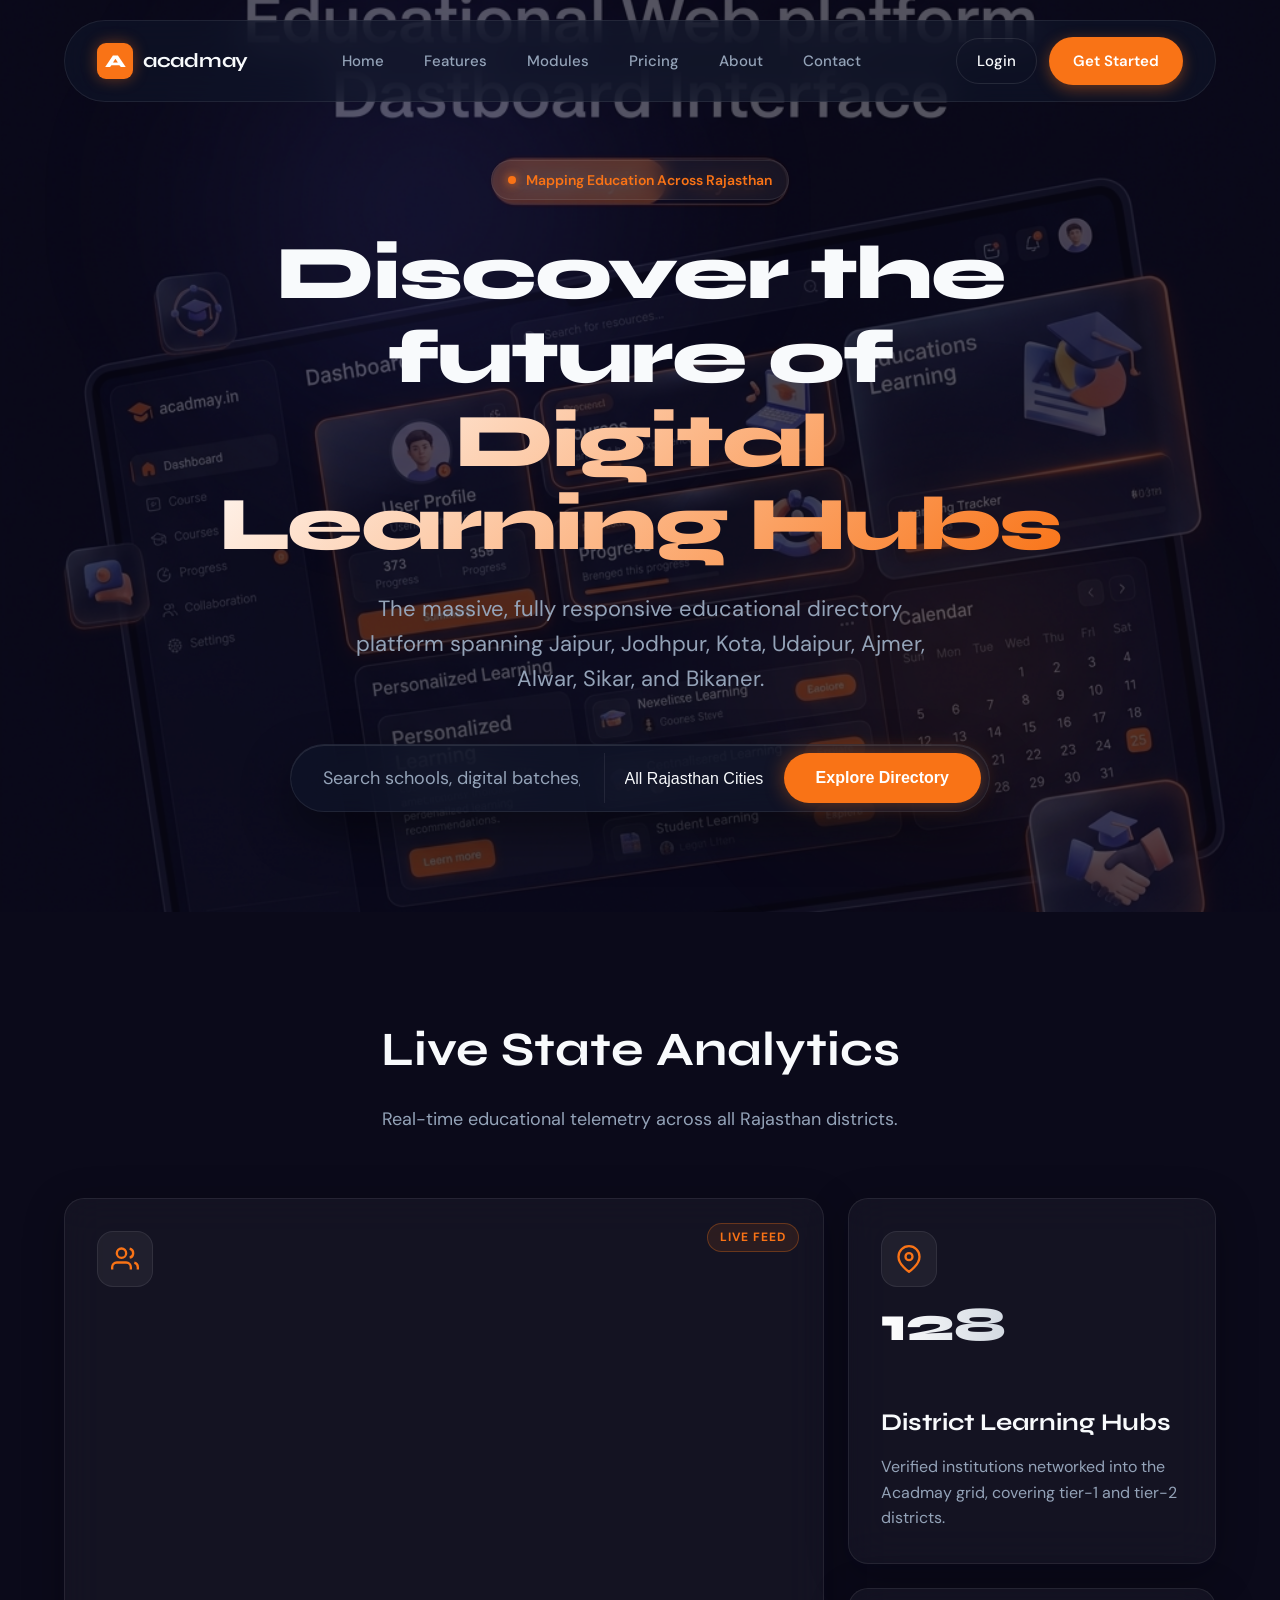
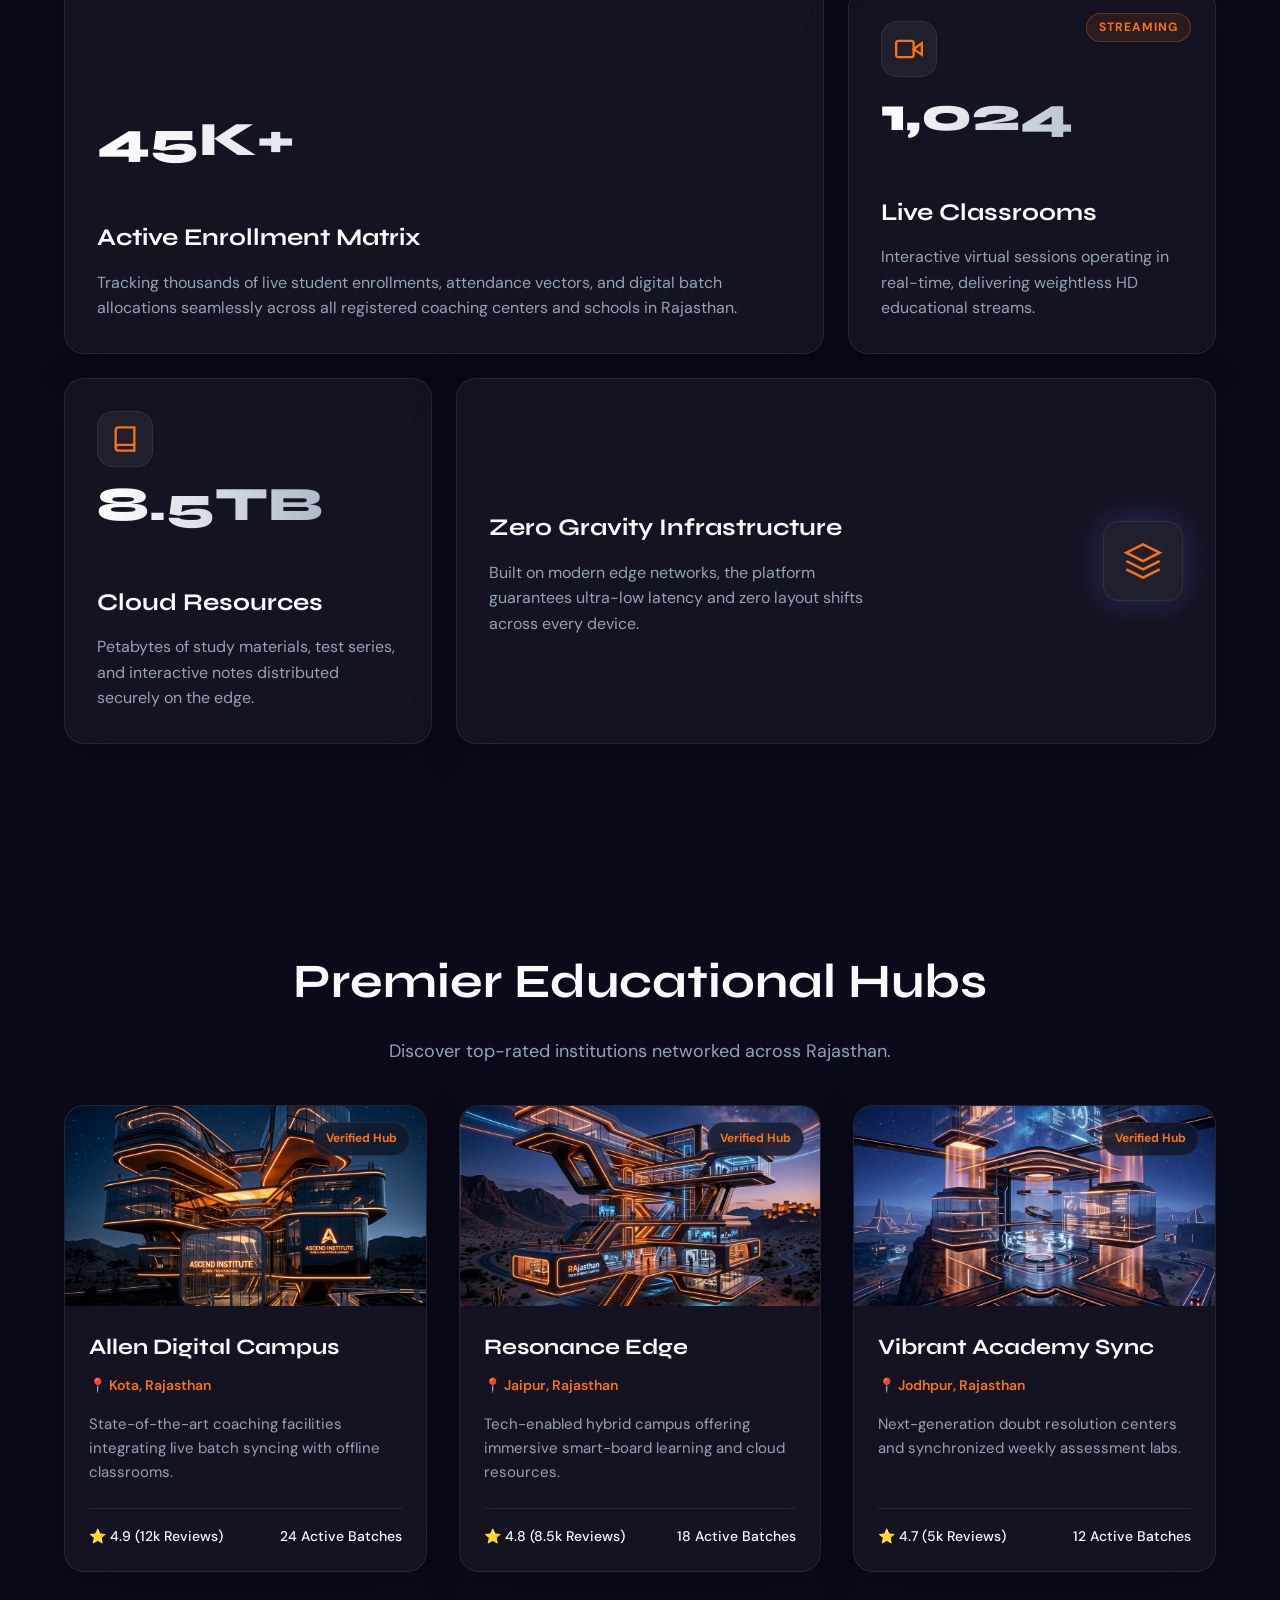
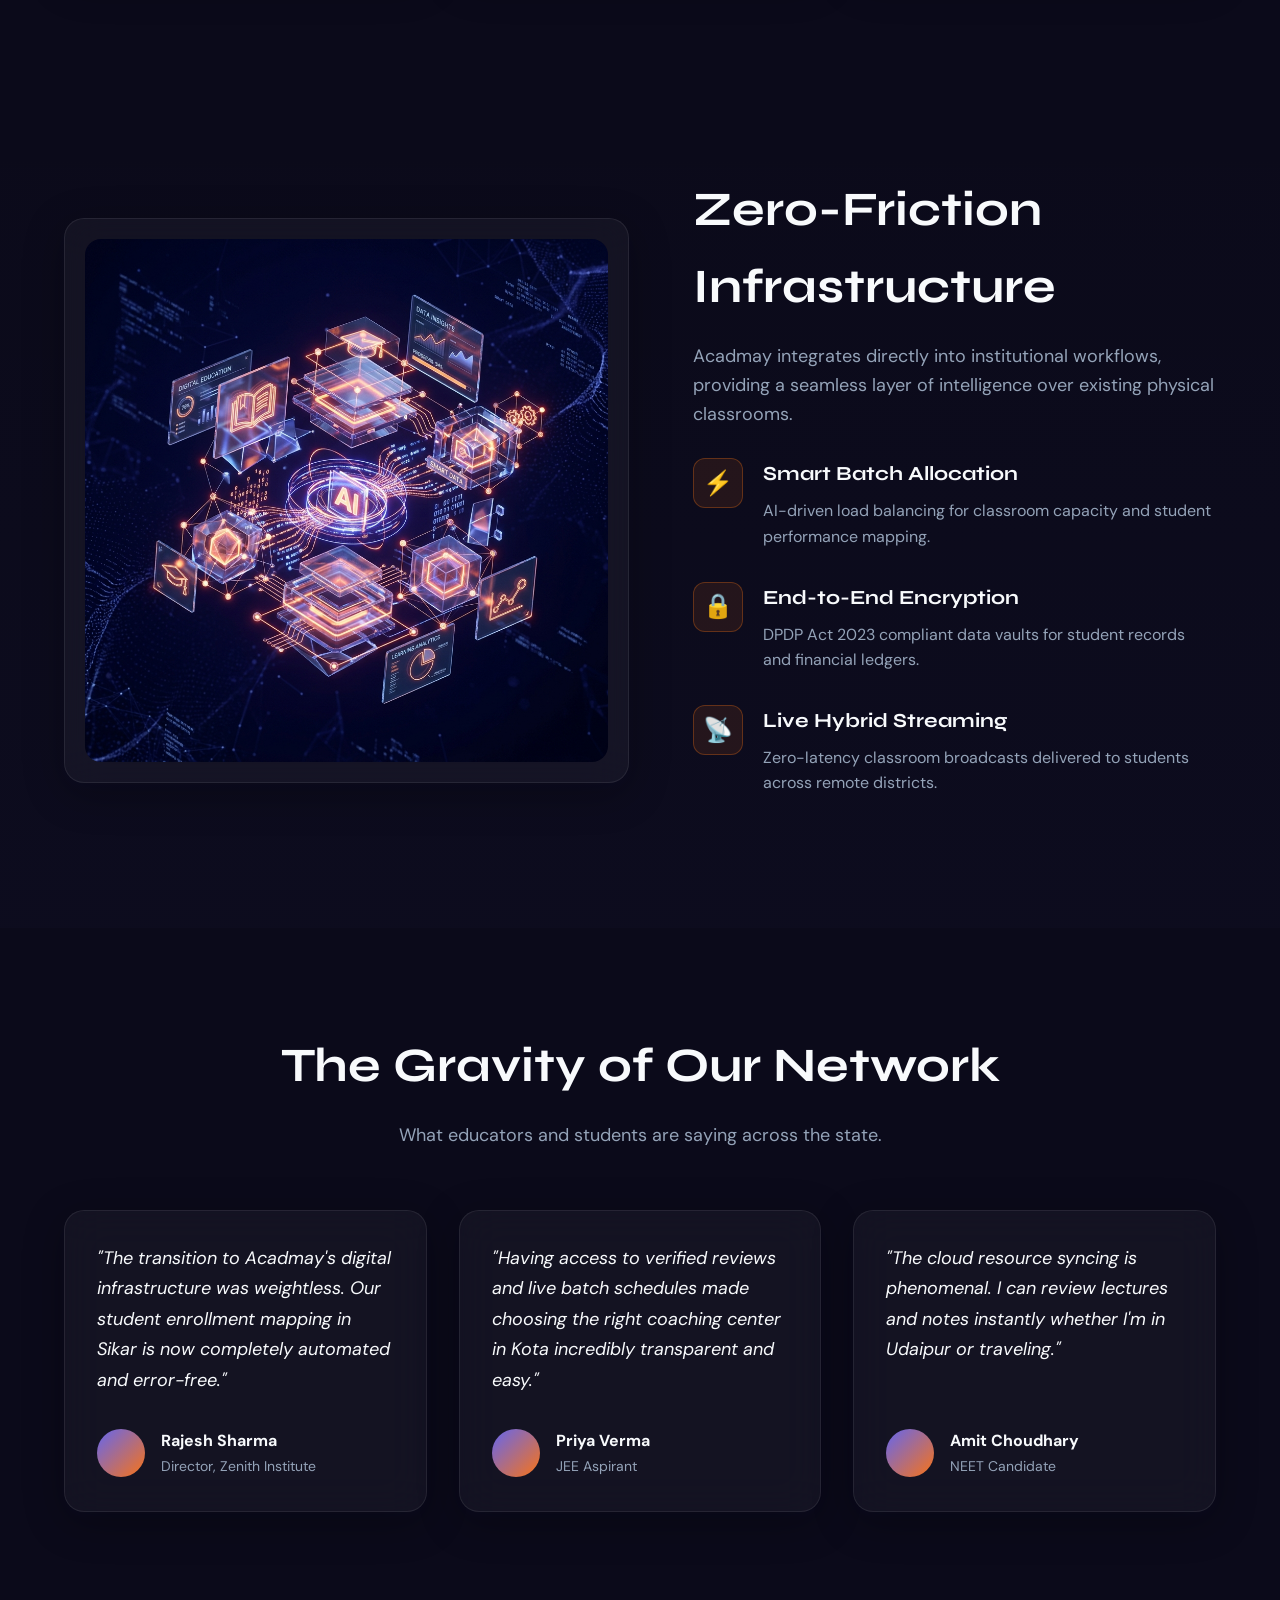
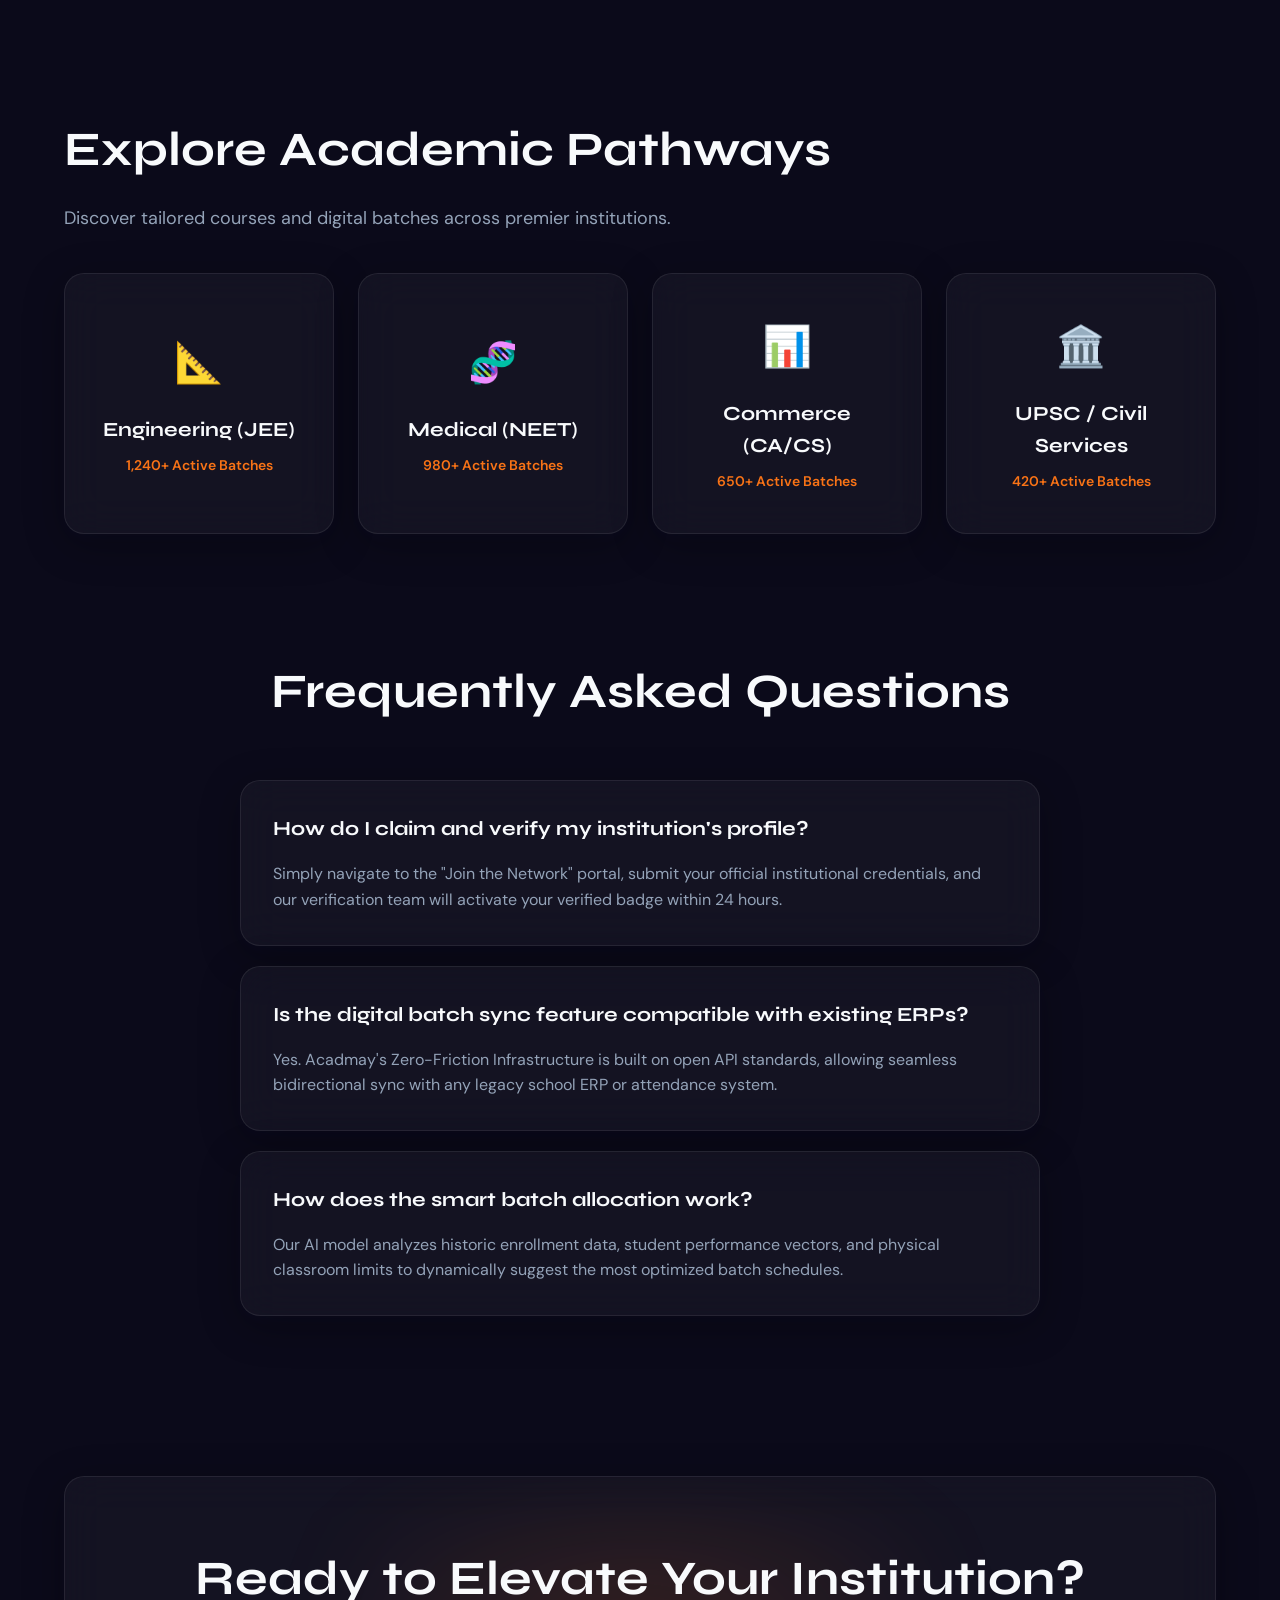
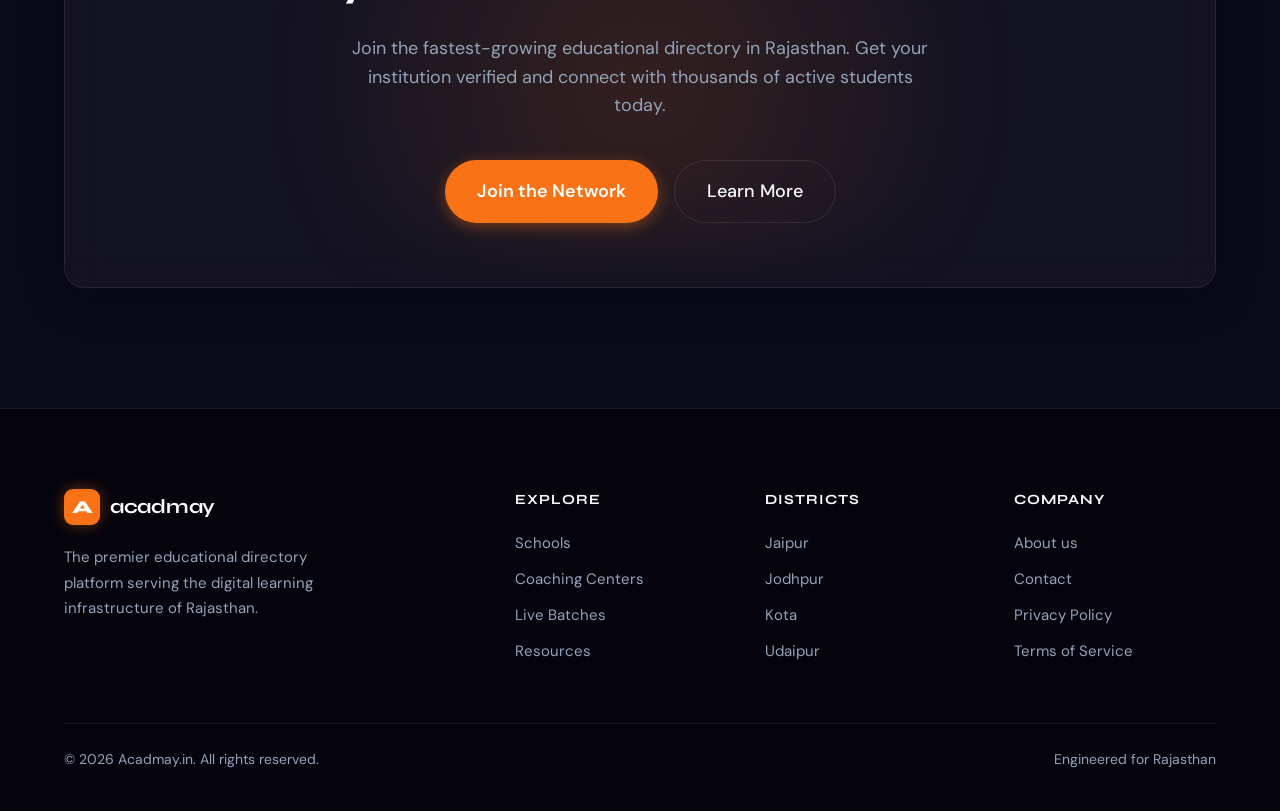
==== index.html @ bab8c7ec "feat: add Learning Pathways and FAQ sections to homepage" ====
<!DOCTYPE html>
<html lang="en">
<head>
<meta charset="UTF-8"/>
<meta name="viewport" content="width=device-width, initial-scale=1.0"/>
<title>Acadmay — Rajasthan's Educational Directory Platform</title>
<link rel="preconnect" href="https://fonts.googleapis.com"/>
<link rel="preconnect" href="https://fonts.gstatic.com" crossorigin/>
<link href="https://fonts.googleapis.com/css2?family=Syne:wght@400;500;600;700;800&family=DM+Sans:ital,opsz,wght@0,9..40,300;0,9..40,400;0,9..40,500;1,9..40,300;1,9..40,400;1,9..40,500&display=swap" rel="stylesheet"/>
<link rel="stylesheet" href="shared.css?v=4"/>
<link rel="stylesheet" href="index.css?v=4"/>
</head>
<body>

<!-- FLOATING NAV -->
<nav class="nav" id="nav">
  <div class="nav-inner">
    <a href="index.html" class="logo">
      <span class="logo-mark">A</span>
      <span class="logo-text">acadmay</span>
    </a>
    <div class="nav-links">
      <a href="features.html">Home</a>
      <a href="modules.html">Features</a>
      <a href="pricing.html">Modules</a>
      <a href="about.html">Pricing</a>
      <a href="contact.html">About</a>
      <a href="contact.html">Contact</a>
    </div>
    <div class="nav-actions">
      <a href="login.html" class="btn-ghost">Login</a>
      <a href="contact.html" class="btn-primary">Get Started</a>
    </div>
    <button class="hamburger" id="hamburger" aria-label="Menu">
      <span></span><span></span><span></span>
    </button>
  </div>
  <div class="mobile-menu" id="mobile-menu">
    <a href="index.html">Home</a>
    <a href="features.html">Features</a>
    <a href="modules.html">Modules</a>
    <a href="pricing.html">Pricing</a>
    <a href="about.html">About</a>
    <a href="contact.html">Contact</a>
    <a href="login.html" class="btn-ghost" style="text-align: center; margin-top: 10px;">Login</a>
    <a href="contact.html" class="btn-primary" style="text-align: center; margin-top: 10px;">Get Started</a>
  </div>
</nav>

<!-- ANTI-GRAVITY HERO -->
<section class="hero">
  <div class="hero-bg"></div>
  <div class="hero-glow-1"></div>
  <div class="hero-glow-2"></div>
  
  <div class="container hero-content">
    <div class="hero-badge">
      <span class="badge-dot"></span>
      Mapping Education Across Rajasthan
    </div>
    <h1 class="hero-title">
      Discover the future of<br/>
      <span class="title-accent">Digital Learning Hubs</span>
    </h1>
    <p class="hero-sub">The massive, fully responsive educational directory platform spanning Jaipur, Jodhpur, Kota, Udaipur, Ajmer, Alwar, Sikar, and Bikaner.</p>
    
    <!-- INTERACTIVE SEARCH HUB -->
    <div class="search-hub">
      <input type="text" class="search-input" placeholder="Search schools, digital batches, or resources..."/>
      <select aria-label="Select City">
        <option value="">All Rajasthan Cities</option>
        <option value="jaipur">Jaipur</option>
        <option value="jodhpur">Jodhpur</option>
        <option value="kota">Kota</option>
        <option value="udaipur">Udaipur</option>
        <option value="ajmer">Ajmer</option>
        <option value="alwar">Alwar</option>
        <option value="sikar">Sikar</option>
        <option value="bikaner">Bikaner</option>
      </select>
      <button class="search-btn">Explore Directory</button>
    </div>
  </div>
</section>

<!-- MULTI-CITY BENTO DIRECTORY -->
<section class="directory-section">
  <div class="container">
    <div class="section-header">
      <h2 class="section-title">Live State Analytics</h2>
      <p style="color: var(--text-muted); font-size: 18px;">Real-time educational telemetry across all Rajasthan districts.</p>
    </div>
    
    <div class="bento-grid">
      
      <!-- BENTO 1: Active Enrollment Matrix -->
      <div class="bento-card bento-1 antigravity-layer">
        <div class="live-badge">Live Feed</div>
        <div class="bento-icon">
          <svg width="28" height="28" fill="none" stroke="currentColor" stroke-width="2" viewBox="0 0 24 24"><path d="M17 21v-2a4 4 0 0 0-4-4H5a4 4 0 0 0-4 4v2"></path><circle cx="9" cy="7" r="4"></circle><path d="M23 21v-2a4 4 0 0 0-3-3.87"></path><path d="M16 3.13a4 4 0 0 1 0 7.75"></path></svg>
        </div>
        <div class="bento-stat">45K+</div>
        <h3>Active Enrollment Matrix</h3>
        <p>Tracking thousands of live student enrollments, attendance vectors, and digital batch allocations seamlessly across all registered coaching centers and schools in Rajasthan.</p>
      </div>
      
      <!-- BENTO 2: District Learning Hubs -->
      <div class="bento-card bento-2 antigravity-layer">
        <div class="bento-icon">
          <svg width="28" height="28" fill="none" stroke="currentColor" stroke-width="2" viewBox="0 0 24 24"><path d="M21 10c0 7-9 13-9 13s-9-6-9-13a9 9 0 0 1 18 0z"></path><circle cx="12" cy="10" r="3"></circle></svg>
        </div>
        <div class="bento-stat">128</div>
        <h3>District Learning Hubs</h3>
        <p>Verified institutions networked into the Acadmay grid, covering tier-1 and tier-2 districts.</p>
      </div>

      <!-- BENTO 3: Live Classrooms -->
      <div class="bento-card bento-3 antigravity-layer">
        <div class="live-badge">Streaming</div>
        <div class="bento-icon">
          <svg width="28" height="28" fill="none" stroke="currentColor" stroke-width="2" viewBox="0 0 24 24"><polygon points="23 7 16 12 23 17 23 7"></polygon><rect x="1" y="5" width="15" height="14" rx="2" ry="2"></rect></svg>
        </div>
        <div class="bento-stat">1,024</div>
        <h3>Live Classrooms</h3>
        <p>Interactive virtual sessions operating in real-time, delivering weightless HD educational streams.</p>
      </div>
      
      <!-- BENTO 4: Digital Resources -->
      <div class="bento-card bento-4 antigravity-layer">
        <div class="bento-icon">
          <svg width="28" height="28" fill="none" stroke="currentColor" stroke-width="2" viewBox="0 0 24 24"><path d="M4 19.5A2.5 2.5 0 0 1 6.5 17H20"></path><path d="M6.5 2H20v20H6.5A2.5 2.5 0 0 1 4 19.5v-15A2.5 2.5 0 0 1 6.5 2z"></path></svg>
        </div>
        <div class="bento-stat">8.5TB</div>
        <h3>Cloud Resources</h3>
        <p>Petabytes of study materials, test series, and interactive notes distributed securely on the edge.</p>
      </div>

      <!-- BENTO 5: Infrastructure Scale -->
      <div class="bento-card bento-5 antigravity-layer" style="display: flex; flex-direction: row; align-items: center; justify-content: space-between; flex-wrap: wrap;">
        <div>
          <h3>Zero Gravity Infrastructure</h3>
          <p style="max-width: 400px;">Built on modern edge networks, the platform guarantees ultra-low latency and zero layout shifts across every device.</p>
        </div>
        <div class="bento-icon" style="width: 80px; height: 80px; margin: 0; box-shadow: 0 0 30px rgba(99,102,241,0.3);">
          <svg width="40" height="40" fill="none" stroke="currentColor" stroke-width="1.5" viewBox="0 0 24 24"><path d="M12 2L2 7l10 5 10-5-10-5zM2 17l10 5 10-5M2 12l10 5 10-5"></path></svg>
        </div>
      </div>
      
    </div>
  </div>
</section>

<!-- SECTION 1: FEATURED INSTITUTIONS -->
<section class="featured-institutions">
  <div class="container">
    <div class="section-header" style="margin-bottom: 40px;">
      <h2 class="section-title">Premier Educational Hubs</h2>
      <p style="color: var(--text-muted); font-size: 18px;">Discover top-rated institutions networked across Rajasthan.</p>
    </div>
    
    <div class="institutions-grid">
      <!-- Card 1 -->
      <div class="institution-card antigravity-layer">
        <div class="inst-image" style="background-image: url('acadmay_institution_1.png');">
          <div class="inst-badge">Verified Hub</div>
        </div>
        <div class="inst-content">
          <h3>Allen Digital Campus</h3>
          <p class="inst-location">📍 Kota, Rajasthan</p>
          <p class="inst-desc">State-of-the-art coaching facilities integrating live batch syncing with offline classrooms.</p>
          <div class="inst-meta">
            <span>⭐ 4.9 (12k Reviews)</span>
            <span>24 Active Batches</span>
          </div>
        </div>
      </div>
      <!-- Card 2 -->
      <div class="institution-card antigravity-layer">
        <div class="inst-image" style="background-image: url('acadmay_institution_2.png');">
          <div class="inst-badge">Verified Hub</div>
        </div>
        <div class="inst-content">
          <h3>Resonance Edge</h3>
          <p class="inst-location">📍 Jaipur, Rajasthan</p>
          <p class="inst-desc">Tech-enabled hybrid campus offering immersive smart-board learning and cloud resources.</p>
          <div class="inst-meta">
            <span>⭐ 4.8 (8.5k Reviews)</span>
            <span>18 Active Batches</span>
          </div>
        </div>
      </div>
      <!-- Card 3 -->
      <div class="institution-card antigravity-layer">
        <div class="inst-image" style="background-image: url('acadmay_institution_3.png');">
          <div class="inst-badge">Verified Hub</div>
        </div>
        <div class="inst-content">
          <h3>Vibrant Academy Sync</h3>
          <p class="inst-location">📍 Jodhpur, Rajasthan</p>
          <p class="inst-desc">Next-generation doubt resolution centers and synchronized weekly assessment labs.</p>
          <div class="inst-meta">
            <span>⭐ 4.7 (5k Reviews)</span>
            <span>12 Active Batches</span>
          </div>
        </div>
      </div>
    </div>
  </div>
</section>

<!-- SECTION 2: PLATFORM FEATURES -->
<section class="platform-features">
  <div class="container">
    <div class="features-wrapper">
      <div class="features-image antigravity-layer">
        <img src="acadmay_feature_graphic.png" alt="Abstract Tech Features" />
      </div>
      <div class="features-content">
        <h2 class="section-title">Zero-Friction Infrastructure</h2>
        <p style="color: var(--text-muted); font-size: 18px; margin-bottom: 30px;">Acadmay integrates directly into institutional workflows, providing a seamless layer of intelligence over existing physical classrooms.</p>
        
        <div class="feature-item">
          <div class="fi-icon">⚡</div>
          <div class="fi-text">
            <h4>Smart Batch Allocation</h4>
            <p>AI-driven load balancing for classroom capacity and student performance mapping.</p>
          </div>
        </div>
        <div class="feature-item">
          <div class="fi-icon">🔒</div>
          <div class="fi-text">
            <h4>End-to-End Encryption</h4>
            <p>DPDP Act 2023 compliant data vaults for student records and financial ledgers.</p>
          </div>
        </div>
        <div class="feature-item">
          <div class="fi-icon">📡</div>
          <div class="fi-text">
            <h4>Live Hybrid Streaming</h4>
            <p>Zero-latency classroom broadcasts delivered to students across remote districts.</p>
          </div>
        </div>
      </div>
    </div>
  </div>
</section>

<!-- SECTION 3: NETWORK TESTIMONIALS -->
<section class="network-testimonials">
  <div class="container">
    <div class="section-header" style="text-align: center; margin-bottom: 60px;">
      <h2 class="section-title">The Gravity of Our Network</h2>
      <p style="color: var(--text-muted); font-size: 18px;">What educators and students are saying across the state.</p>
    </div>
    
    <div class="testimonials-grid">
      <div class="testimonial-card antigravity-layer">
        <p class="t-quote">"The transition to Acadmay's digital infrastructure was weightless. Our student enrollment mapping in Sikar is now completely automated and error-free."</p>
        <div class="t-author">
          <div class="t-avatar"></div>
          <div>
            <h4>Rajesh Sharma</h4>
            <span>Director, Zenith Institute</span>
          </div>
        </div>
      </div>
      <div class="testimonial-card antigravity-layer">
        <p class="t-quote">"Having access to verified reviews and live batch schedules made choosing the right coaching center in Kota incredibly transparent and easy."</p>
        <div class="t-author">
          <div class="t-avatar"></div>
          <div>
            <h4>Priya Verma</h4>
            <span>JEE Aspirant</span>
          </div>
        </div>
      </div>
      <div class="testimonial-card antigravity-layer">
        <p class="t-quote">"The cloud resource syncing is phenomenal. I can review lectures and notes instantly whether I'm in Udaipur or traveling."</p>
        <div class="t-author">
          <div class="t-avatar"></div>
          <div>
            <h4>Amit Choudhary</h4>
            <span>NEET Candidate</span>
          </div>
        </div>
      </div>
    </div>
  </div>
</section>

<!-- SECTION 5: TOP LEARNING PATHWAYS -->
<section class="learning-pathways">
  <div class="container">
    <div class="section-header" style="margin-bottom: 40px; text-align: left;">
      <h2 class="section-title">Explore Academic Pathways</h2>
      <p style="color: var(--text-muted); font-size: 18px;">Discover tailored courses and digital batches across premier institutions.</p>
    </div>
    
    <div class="pathways-grid">
      <a href="#" class="pathway-card antigravity-layer">
        <div class="p-icon">📐</div>
        <h3>Engineering (JEE)</h3>
        <p>1,240+ Active Batches</p>
      </a>
      <a href="#" class="pathway-card antigravity-layer">
        <div class="p-icon">🧬</div>
        <h3>Medical (NEET)</h3>
        <p>980+ Active Batches</p>
      </a>
      <a href="#" class="pathway-card antigravity-layer">
        <div class="p-icon">📊</div>
        <h3>Commerce (CA/CS)</h3>
        <p>650+ Active Batches</p>
      </a>
      <a href="#" class="pathway-card antigravity-layer">
        <div class="p-icon">🏛️</div>
        <h3>UPSC / Civil Services</h3>
        <p>420+ Active Batches</p>
      </a>
    </div>
  </div>
</section>

<!-- SECTION 6: FAQ -->
<section class="platform-faq">
  <div class="container">
    <div class="section-header" style="margin-bottom: 50px; text-align: center;">
      <h2 class="section-title">Frequently Asked Questions</h2>
    </div>
    
    <div class="faq-list">
      <div class="faq-item antigravity-layer">
        <h4>How do I claim and verify my institution's profile?</h4>
        <p>Simply navigate to the "Join the Network" portal, submit your official institutional credentials, and our verification team will activate your verified badge within 24 hours.</p>
      </div>
      <div class="faq-item antigravity-layer">
        <h4>Is the digital batch sync feature compatible with existing ERPs?</h4>
        <p>Yes. Acadmay's Zero-Friction Infrastructure is built on open API standards, allowing seamless bidirectional sync with any legacy school ERP or attendance system.</p>
      </div>
      <div class="faq-item antigravity-layer">
        <h4>How does the smart batch allocation work?</h4>
        <p>Our AI model analyzes historic enrollment data, student performance vectors, and physical classroom limits to dynamically suggest the most optimized batch schedules.</p>
      </div>
    </div>
  </div>
</section>

<!-- SECTION 4: CALL TO ACTION -->
<section class="join-network">
  <div class="container">
    <div class="cta-box antigravity-layer">
      <div class="cta-glow"></div>
      <h2 class="section-title">Ready to Elevate Your Institution?</h2>
      <p>Join the fastest-growing educational directory in Rajasthan. Get your institution verified and connect with thousands of active students today.</p>
      <div class="cta-actions">
        <a href="contact.html" class="btn-primary" style="padding: 16px 32px; font-size: 18px;">Join the Network</a>
        <a href="about.html" class="btn-ghost" style="padding: 16px 32px; font-size: 18px;">Learn More</a>
      </div>
    </div>
  </div>
</section>

<!-- FOOTER -->
<footer class="footer">
  <div class="container">
    <div class="footer-grid">
      <div class="footer-brand">
        <a href="index.html" class="logo">
          <span class="logo-mark">A</span>
          <span class="logo-text">acadmay</span>
        </a>
        <p>The premier educational directory platform serving the digital learning infrastructure of Rajasthan.</p>
      </div>
      <div class="footer-col">
        <h4>Explore</h4>
        <a href="#">Schools</a>
        <a href="#">Coaching Centers</a>
        <a href="#">Live Batches</a>
        <a href="#">Resources</a>
      </div>
      <div class="footer-col">
        <h4>Districts</h4>
        <a href="#">Jaipur</a>
        <a href="#">Jodhpur</a>
        <a href="#">Kota</a>
        <a href="#">Udaipur</a>
      </div>
      <div class="footer-col">
        <h4>Company</h4>
        <a href="about.html">About us</a>
        <a href="contact.html">Contact</a>
        <a href="privacy.html">Privacy Policy</a>
        <a href="terms.html">Terms of Service</a>
      </div>
    </div>
    <div class="footer-bottom">
      <span>© 2026 Acadmay.in. All rights reserved.</span>
      <span>Engineered for Rajasthan</span>
    </div>
  </div>
</footer>

<script>
  // Mobile menu toggle logic
  const hamburger = document.getElementById('hamburger');
  const mobileMenu = document.getElementById('mobile-menu');
  if(hamburger && mobileMenu) {
    hamburger.addEventListener('click', () => {
      mobileMenu.classList.toggle('open');
    });
  }

  // Navbar scroll effect
  const nav = document.getElementById('nav');
  window.addEventListener('scroll', () => {
    if(window.scrollY > 50) {
      nav.style.background = 'rgba(11, 10, 26, 0.9)';
      nav.style.boxShadow = '0 10px 30px rgba(0,0,0,0.5)';
      nav.style.border = '1px solid rgba(255,255,255,0.15)';
    } else {
      nav.style.background = 'rgba(15, 23, 42, 0.6)';
      nav.style.boxShadow = 'none';
      nav.style.border = '1px solid rgba(255,255,255,0.08)';
    }
  });
</script>
</body>
</html>
---- shared.css ----
/* ─── SHARED STYLES ─────────────────────────────────────────── */
*, *::before, *::after { box-sizing: border-box; margin: 0; padding: 0; }

:root {
  /* Ultra-modern "Anti-Gravity" Theme */
  --bg-deep: #0B0A1A; /* Celestial midnight indigo */
  --bg-slate: #0F172A; /* Dark slate */
  --accent-orange: #F97316; /* Rajasthan Sunrise Orange */
  --accent-glow: rgba(249, 115, 22, 0.4);
  --indigo-glow: #6366F1; /* Electric indigo */
  --text-main: #F8FAFC;
  --text-muted: #94A3B8;
  --border-glass: rgba(255, 255, 255, 0.08);
  
  --font-display: 'Syne', sans-serif;
  --font-body: 'DM Sans', sans-serif;
  
  --nav-h: 80px;
}

html { scroll-behavior: smooth; }

body {
  font-family: var(--font-body);
  color: var(--text-main);
  background: var(--bg-deep);
  line-height: 1.6;
  font-size: 16px;
  -webkit-font-smoothing: antialiased;
  overflow-x: hidden;
}

.container {
  max-width: 1200px;
  margin: 0 auto;
  padding: 0 24px;
}

/* Universal Anti-Gravity Animations */
.antigravity-layer {
  background: rgba(255, 255, 255, 0.04);
  backdrop-filter: blur(20px);
  -webkit-backdrop-filter: blur(20px);
  border: 1px solid var(--border-glass);
  border-radius: 20px;
  box-shadow: 0 10px 40px rgba(0, 0, 0, 0.3), 
              0 4px 12px rgba(99, 102, 241, 0.03);
  transition: transform 0.5s cubic-bezier(0.16, 1, 0.3, 1), 
              box-shadow 0.5s cubic-bezier(0.16, 1, 0.3, 1), 
              border-color 0.3s ease;
}

.antigravity-layer:hover {
  transform: translateY(-12px) scale(1.015);
  border-color: var(--accent-glow);
  box-shadow: 0 25px 50px rgba(0, 0, 0, 0.45), 
              0 20px 40px rgba(249, 115, 22, 0.15);
}

/* ─── NAVIGATION ──────────────────────────────────────────────── */
.nav {
  position: fixed;
  top: 20px; left: 50%;
  transform: translateX(-50%);
  width: 90%;
  max-width: 1200px;
  z-index: 1000;
  border-radius: 100px;
  background: rgba(15, 23, 42, 0.6);
  backdrop-filter: blur(20px);
  border: 1px solid var(--border-glass);
  transition: all 0.3s ease;
}

.nav-inner {
  padding: 0 32px;
  height: var(--nav-h);
  display: flex;
  align-items: center;
  gap: 32px;
  justify-content: space-between;
}

.logo {
  display: flex;
  align-items: center;
  gap: 10px;
  text-decoration: none;
}
.logo-mark {
  width: 36px; height: 36px;
  background: var(--accent-orange);
  color: #fff;
  border-radius: 9px;
  display: flex;
  align-items: center;
  justify-content: center;
  font-family: var(--font-display);
  font-weight: 800;
  font-size: 18px;
  box-shadow: 0 0 15px var(--accent-glow);
}
.logo-text {
  font-family: var(--font-display);
  font-weight: 700;
  font-size: 20px;
  color: var(--text-main);
  letter-spacing: -0.3px;
}

.nav-links {
  display: flex;
  align-items: center;
  gap: 8px;
}
.nav-links a {
  text-decoration: none;
  color: var(--text-muted);
  font-size: 15px;
  font-weight: 500;
  padding: 8px 16px;
  border-radius: 100px;
  transition: all 0.3s;
}
.nav-links a:hover { 
  color: var(--text-main); 
  background: rgba(255,255,255,0.05); 
}

.nav-actions {
  display: flex;
  align-items: center;
  gap: 12px;
}

.btn-primary {
  display: inline-flex;
  align-items: center;
  gap: 8px;
  background: var(--accent-orange);
  color: #fff;
  padding: 12px 24px;
  border-radius: 100px;
  font-family: var(--font-body);
  font-size: 15px;
  font-weight: 600;
  text-decoration: none;
  border: none;
  cursor: pointer;
  box-shadow: 0 4px 15px var(--accent-glow);
  transition: all 0.3s cubic-bezier(0.16, 1, 0.3, 1);
}
.btn-primary:hover { 
  transform: translateY(-2px); 
  box-shadow: 0 8px 25px rgba(249, 115, 22, 0.6); 
}

.btn-ghost {
  display: inline-flex;
  align-items: center;
  background: none;
  color: var(--text-main);
  padding: 10px 20px;
  border-radius: 100px;
  font-size: 15px;
  font-weight: 500;
  text-decoration: none;
  border: 1px solid rgba(255,255,255,0.1);
  transition: all 0.3s;
}
.btn-ghost:hover { 
  background: rgba(255,255,255,0.1); 
  border-color: rgba(255,255,255,0.2); 
}

.hamburger {
  display: none;
  flex-direction: column;
  gap: 5px;
  background: none;
  border: none;
  cursor: pointer;
  padding: 4px;
}
.hamburger span {
  display: block;
  width: 22px; height: 2px;
  background: var(--text-main);
  border-radius: 2px;
  transition: all 0.3s;
}

.mobile-menu {
  display: none;
  flex-direction: column;
  padding: 20px;
  background: rgba(15, 23, 42, 0.95);
  backdrop-filter: blur(20px);
  border-radius: 20px;
  border: 1px solid var(--border-glass);
  margin-top: 10px;
  gap: 8px;
}
.mobile-menu.open { display: flex; }
.mobile-menu a {
  text-decoration: none;
  color: var(--text-main);
  font-size: 16px;
  padding: 12px;
  border-radius: 8px;
}
.mobile-menu a:hover { background: rgba(255,255,255,0.05); }

/* FOOTER */
.footer {
  background: #05040d;
  color: var(--text-muted);
  padding: 80px 0 40px;
  border-top: 1px solid var(--border-glass);
}
.footer-grid {
  display: grid;
  grid-template-columns: 2fr 1fr 1fr 1fr;
  gap: 48px;
  margin-bottom: 48px;
}
.footer-brand p {
  font-size: 15px;
  margin-top: 20px;
  line-height: 1.7;
  max-width: 300px;
}
.footer-col h4 {
  color: var(--text-main);
  font-family: var(--font-display);
  font-size: 14px;
  font-weight: 700;
  text-transform: uppercase;
  letter-spacing: 1px;
  margin-bottom: 20px;
}
.footer-col a {
  display: block;
  text-decoration: none;
  color: var(--text-muted);
  font-size: 15px;
  margin-bottom: 12px;
  transition: color 0.2s;
}
.footer-col a:hover { color: var(--accent-orange); }

.footer-bottom {
  display: flex;
  justify-content: space-between;
  border-top: 1px solid var(--border-glass);
  padding-top: 24px;
  font-size: 14px;
}

/* RESPONSIVE */
@media (max-width: 900px) {
  .nav-links, .nav-actions { display: none; }
  .hamburger { display: flex; }
  .footer-grid { grid-template-columns: 1fr 1fr; gap: 40px; }
  .footer-brand { grid-column: 1 / -1; }
}
@media (max-width: 600px) {
  .footer-grid { grid-template-columns: 1fr; }
  .footer-bottom { flex-direction: column; gap: 16px; text-align: center; }
}
---- index.css ----
/* ─── INDEX SPECIFIC STYLES: Anti-Gravity ────────────────────── */

/* HERO SECTION */
.hero {
  position: relative;
  min-height: 100vh;
  padding: 160px 0 100px;
  display: flex;
  align-items: center;
  justify-content: center;
  overflow: hidden;
}

.hero-bg {
  position: absolute;
  top: 0; left: 0; width: 100%; height: 100%;
  z-index: -1;
  background-image: url('acadmay_hero_bg_1779120812186.png');
  background-size: cover;
  background-position: center;
  background-repeat: no-repeat;
  opacity: 0.3; /* Blend with deep background */
}

.hero-glow-1 {
  position: absolute;
  top: -10%; left: 10%;
  width: 600px; height: 600px;
  background: radial-gradient(circle, rgba(99,102,241,0.15) 0%, rgba(99,102,241,0) 70%);
  border-radius: 50%;
  filter: blur(80px);
  z-index: -1;
}

.hero-glow-2 {
  position: absolute;
  bottom: 0%; right: 5%;
  width: 500px; height: 500px;
  background: radial-gradient(circle, rgba(249,115,22,0.1) 0%, rgba(249,115,22,0) 70%);
  border-radius: 50%;
  filter: blur(80px);
  z-index: -1;
}

.hero-content {
  text-align: center;
  max-width: 900px;
  margin: 0 auto;
  position: relative;
  z-index: 2;
}

.hero-badge {
  display: inline-flex;
  align-items: center;
  gap: 10px;
  padding: 8px 16px;
  background: rgba(255, 255, 255, 0.05);
  border: 1px solid var(--border-glass);
  border-radius: 100px;
  color: var(--accent-orange);
  font-weight: 600;
  font-size: 14px;
  margin-bottom: 32px;
  backdrop-filter: blur(10px);
}

.badge-dot {
  width: 8px; height: 8px;
  background: var(--accent-orange);
  border-radius: 50%;
  box-shadow: 0 0 10px var(--accent-orange);
  animation: pulse 2s infinite;
}

@keyframes pulse {
  0% { box-shadow: 0 0 0 0 rgba(249, 115, 22, 0.4); }
  70% { box-shadow: 0 0 0 10px rgba(249, 115, 22, 0); }
  100% { box-shadow: 0 0 0 0 rgba(249, 115, 22, 0); }
}

.hero-title {
  font-family: var(--font-display);
  font-size: clamp(48px, 6vw, 76px);
  font-weight: 800;
  line-height: 1.1;
  letter-spacing: -2px;
  color: var(--text-main);
  margin-bottom: 24px;
}

.title-accent {
  background: linear-gradient(135deg, #fff 0%, var(--accent-orange) 100%);
  -webkit-background-clip: text;
  -webkit-text-fill-color: transparent;
  display: inline-block;
}

.hero-sub {
  font-size: clamp(18px, 2vw, 22px);
  color: var(--text-muted);
  max-width: 600px;
  margin: 0 auto 48px;
  line-height: 1.6;
}

/* ANTI-GRAVITY SEARCH HUB */
.search-hub {
  display: flex;
  background: rgba(15, 23, 42, 0.6);
  backdrop-filter: blur(24px);
  -webkit-backdrop-filter: blur(24px);
  border: 1px solid var(--border-glass);
  border-radius: 100px;
  padding: 8px;
  box-shadow: 0 20px 50px rgba(0,0,0,0.4), inset 0 1px 0 rgba(255,255,255,0.1);
  max-width: 700px;
  margin: 0 auto;
  transition: transform 0.4s cubic-bezier(0.16, 1, 0.3, 1), box-shadow 0.4s ease;
}

.search-hub:hover {
  transform: translateY(-5px);
  box-shadow: 0 30px 60px rgba(0,0,0,0.5), 0 0 30px rgba(99,102,241,0.2), inset 0 1px 0 rgba(255,255,255,0.2);
}

.search-input {
  flex: 1;
  background: transparent;
  border: none;
  padding: 0 24px;
  font-size: 18px;
  color: var(--text-main);
  outline: none;
  font-family: var(--font-body);
}

.search-input::placeholder {
  color: var(--text-muted);
}

.search-hub select {
  background: transparent;
  border: none;
  border-left: 1px solid var(--border-glass);
  padding: 0 20px;
  color: var(--text-main);
  font-size: 16px;
  outline: none;
  cursor: pointer;
  -webkit-appearance: none;
  appearance: none;
}

.search-hub select option {
  background: var(--bg-slate);
  color: var(--text-main);
}

.search-btn {
  background: var(--accent-orange);
  color: #fff;
  border: none;
  padding: 16px 32px;
  border-radius: 100px;
  font-size: 16px;
  font-weight: 600;
  cursor: pointer;
  box-shadow: 0 0 20px var(--accent-glow);
  transition: all 0.3s;
}

.search-btn:hover {
  background: #ff8533;
  box-shadow: 0 0 30px rgba(249,115,22,0.6);
}

/* BENTO DIRECTORY GRID */
.directory-section {
  padding: 100px 0;
  position: relative;
}

.section-header {
  text-align: center;
  margin-bottom: 64px;
}

.section-title {
  font-family: var(--font-display);
  font-size: clamp(32px, 4vw, 48px);
  font-weight: 700;
  color: var(--text-main);
  margin-bottom: 16px;
}

.bento-grid {
  display: grid;
  grid-template-columns: repeat(12, 1fr);
  grid-auto-rows: minmax(280px, auto);
  gap: 24px;
}

.bento-card {
  padding: 32px;
  display: flex;
  flex-direction: column;
  position: relative;
  overflow: hidden;
}

.bento-icon {
  width: 56px; height: 56px;
  border-radius: 16px;
  background: rgba(255,255,255,0.05);
  border: 1px solid var(--border-glass);
  display: flex;
  align-items: center;
  justify-content: center;
  margin-bottom: auto;
  color: var(--accent-orange);
}

.bento-card h3 {
  font-family: var(--font-display);
  font-size: 24px;
  font-weight: 700;
  margin-top: 24px;
  margin-bottom: 12px;
  color: var(--text-main);
}

.bento-card p {
  color: var(--text-muted);
  font-size: 16px;
  line-height: 1.6;
}

.bento-stat {
  font-size: 48px;
  font-weight: 800;
  font-family: var(--font-display);
  background: linear-gradient(to right, #fff, var(--text-muted));
  -webkit-background-clip: text;
  -webkit-text-fill-color: transparent;
  margin-bottom: 16px;
}

/* Specific Bento Placements */
.bento-1 { grid-column: span 8; grid-row: span 2; }
.bento-2 { grid-column: span 4; grid-row: span 1; }
.bento-3 { grid-column: span 4; grid-row: span 1; }
.bento-4 { grid-column: span 4; grid-row: span 1; }
.bento-5 { grid-column: span 8; grid-row: span 1; }

.live-badge {
  position: absolute;
  top: 24px; right: 24px;
  background: rgba(249, 115, 22, 0.1);
  color: var(--accent-orange);
  padding: 4px 12px;
  border-radius: 20px;
  font-size: 12px;
  font-weight: 700;
  border: 1px solid rgba(249, 115, 22, 0.3);
  text-transform: uppercase;
  letter-spacing: 1px;
}

/* MOBILE OPTIMIZATION */
@media (max-width: 1024px) {
  .bento-1, .bento-2, .bento-3, .bento-4, .bento-5 {
    grid-column: span 6;
  }
}

@media (max-width: 768px) {
  .hero { padding: 120px 0 60px; }
  .search-hub {
    flex-direction: column;
    border-radius: 20px;
    padding: 16px;
    gap: 16px;
  }
  .search-input { padding: 12px; }
  .search-hub select {
    border-left: none;
    border-top: 1px solid var(--border-glass);
    padding: 16px 12px;
  }
  .search-btn { width: 100%; border-radius: 12px; }
  
  .bento-1, .bento-2, .bento-3, .bento-4, .bento-5 {
    grid-column: span 12;
  }
  
  .bento-grid { gap: 16px; }
}
/* FEATURED INSTITUTIONS */
.featured-institutions { padding: 100px 0; }
.institutions-grid { display: grid; grid-template-columns: repeat(auto-fit, minmax(300px, 1fr)); gap: 32px; }
.institution-card { display: flex; flex-direction: column; overflow: hidden; }
.inst-image { height: 200px; background-size: cover; background-position: center; position: relative; border-radius: 20px 20px 0 0; }
.inst-badge { position: absolute; top: 16px; right: 16px; background: rgba(15, 23, 42, 0.8); backdrop-filter: blur(10px); color: var(--accent-orange); padding: 6px 12px; border-radius: 20px; font-size: 12px; font-weight: 700; border: 1px solid var(--border-glass); }
.inst-content { padding: 24px; flex: 1; display: flex; flex-direction: column; }
.inst-content h3 { font-family: var(--font-display); font-size: 22px; color: var(--text-main); margin-bottom: 8px; }
.inst-location { color: var(--accent-orange); font-size: 14px; font-weight: 600; margin-bottom: 16px; }
.inst-desc { color: var(--text-muted); font-size: 15px; margin-bottom: 24px; flex: 1; }
.inst-meta { display: flex; justify-content: space-between; font-size: 14px; color: var(--text-main); font-weight: 500; border-top: 1px solid var(--border-glass); padding-top: 16px; }

/* PLATFORM FEATURES */
.platform-features { padding: 100px 0; background: linear-gradient(180deg, rgba(255,255,255,0) 0%, rgba(99,102,241,0.02) 100%); }
.features-wrapper { display: flex; align-items: center; gap: 64px; }
.features-image { flex: 1; border-radius: 20px; overflow: hidden; display: flex; align-items: center; justify-content: center; padding: 20px; }
.features-image img { width: 100%; height: auto; border-radius: 16px; }
.features-content { flex: 1; }
.feature-item { display: flex; gap: 20px; margin-bottom: 32px; }
.fi-icon { width: 50px; height: 50px; border-radius: 12px; background: rgba(249, 115, 22, 0.1); color: var(--accent-orange); display: flex; align-items: center; justify-content: center; font-size: 24px; flex-shrink: 0; border: 1px solid rgba(249, 115, 22, 0.3); }
.fi-text h4 { font-family: var(--font-display); font-size: 20px; color: var(--text-main); margin-bottom: 8px; }
.fi-text p { color: var(--text-muted); font-size: 16px; line-height: 1.6; }

/* TESTIMONIALS */
.network-testimonials { padding: 100px 0; }
.testimonials-grid { display: grid; grid-template-columns: repeat(auto-fit, minmax(300px, 1fr)); gap: 32px; }
.testimonial-card { padding: 32px; display: flex; flex-direction: column; justify-content: space-between; }
.t-quote { font-size: 18px; color: var(--text-main); font-style: italic; line-height: 1.7; margin-bottom: 32px; }
.t-author { display: flex; align-items: center; gap: 16px; }
.t-avatar { width: 48px; height: 48px; border-radius: 50%; background: linear-gradient(135deg, var(--indigo-glow) 0%, var(--accent-orange) 100%); }
.t-author h4 { font-size: 16px; color: var(--text-main); }
.t-author span { font-size: 14px; color: var(--text-muted); }

/* JOIN NETWORK CTA */
.join-network { padding: 60px 0 120px; }
.cta-box { position: relative; padding: 64px 32px; text-align: center; overflow: hidden; }
.cta-glow { position: absolute; top: 50%; left: 50%; transform: translate(-50%, -50%); width: 80%; height: 80%; background: radial-gradient(circle, rgba(249,115,22,0.15) 0%, rgba(249,115,22,0) 70%); filter: blur(40px); z-index: -1; }
.cta-box p { color: var(--text-muted); font-size: 18px; max-width: 600px; margin: 0 auto 40px; }
.cta-actions { display: flex; justify-content: center; gap: 16px; }

@media (max-width: 768px) {
  .features-wrapper { flex-direction: column; }
  .cta-actions { flex-direction: column; }
}
/* LEARNING PATHWAYS */
.learning-pathways { padding: 100px 0 60px; }
.pathways-grid { display: grid; grid-template-columns: repeat(auto-fit, minmax(250px, 1fr)); gap: 24px; }
.pathway-card { display: flex; flex-direction: column; align-items: center; justify-content: center; padding: 40px 24px; text-align: center; text-decoration: none; border-radius: 20px; }
.p-icon { font-size: 40px; margin-bottom: 20px; }
.pathway-card h3 { color: var(--text-main); font-family: var(--font-display); font-size: 20px; margin-bottom: 8px; }
.pathway-card p { color: var(--accent-orange); font-size: 14px; font-weight: 600; }

/* FAQ */
.platform-faq { padding: 60px 0 100px; }
.faq-list { max-width: 800px; margin: 0 auto; display: flex; flex-direction: column; gap: 20px; }
.faq-item { padding: 32px; border-radius: 20px; }
.faq-item h4 { font-family: var(--font-display); font-size: 20px; color: var(--text-main); margin-bottom: 16px; }
.faq-item p { color: var(--text-muted); font-size: 16px; line-height: 1.6; }
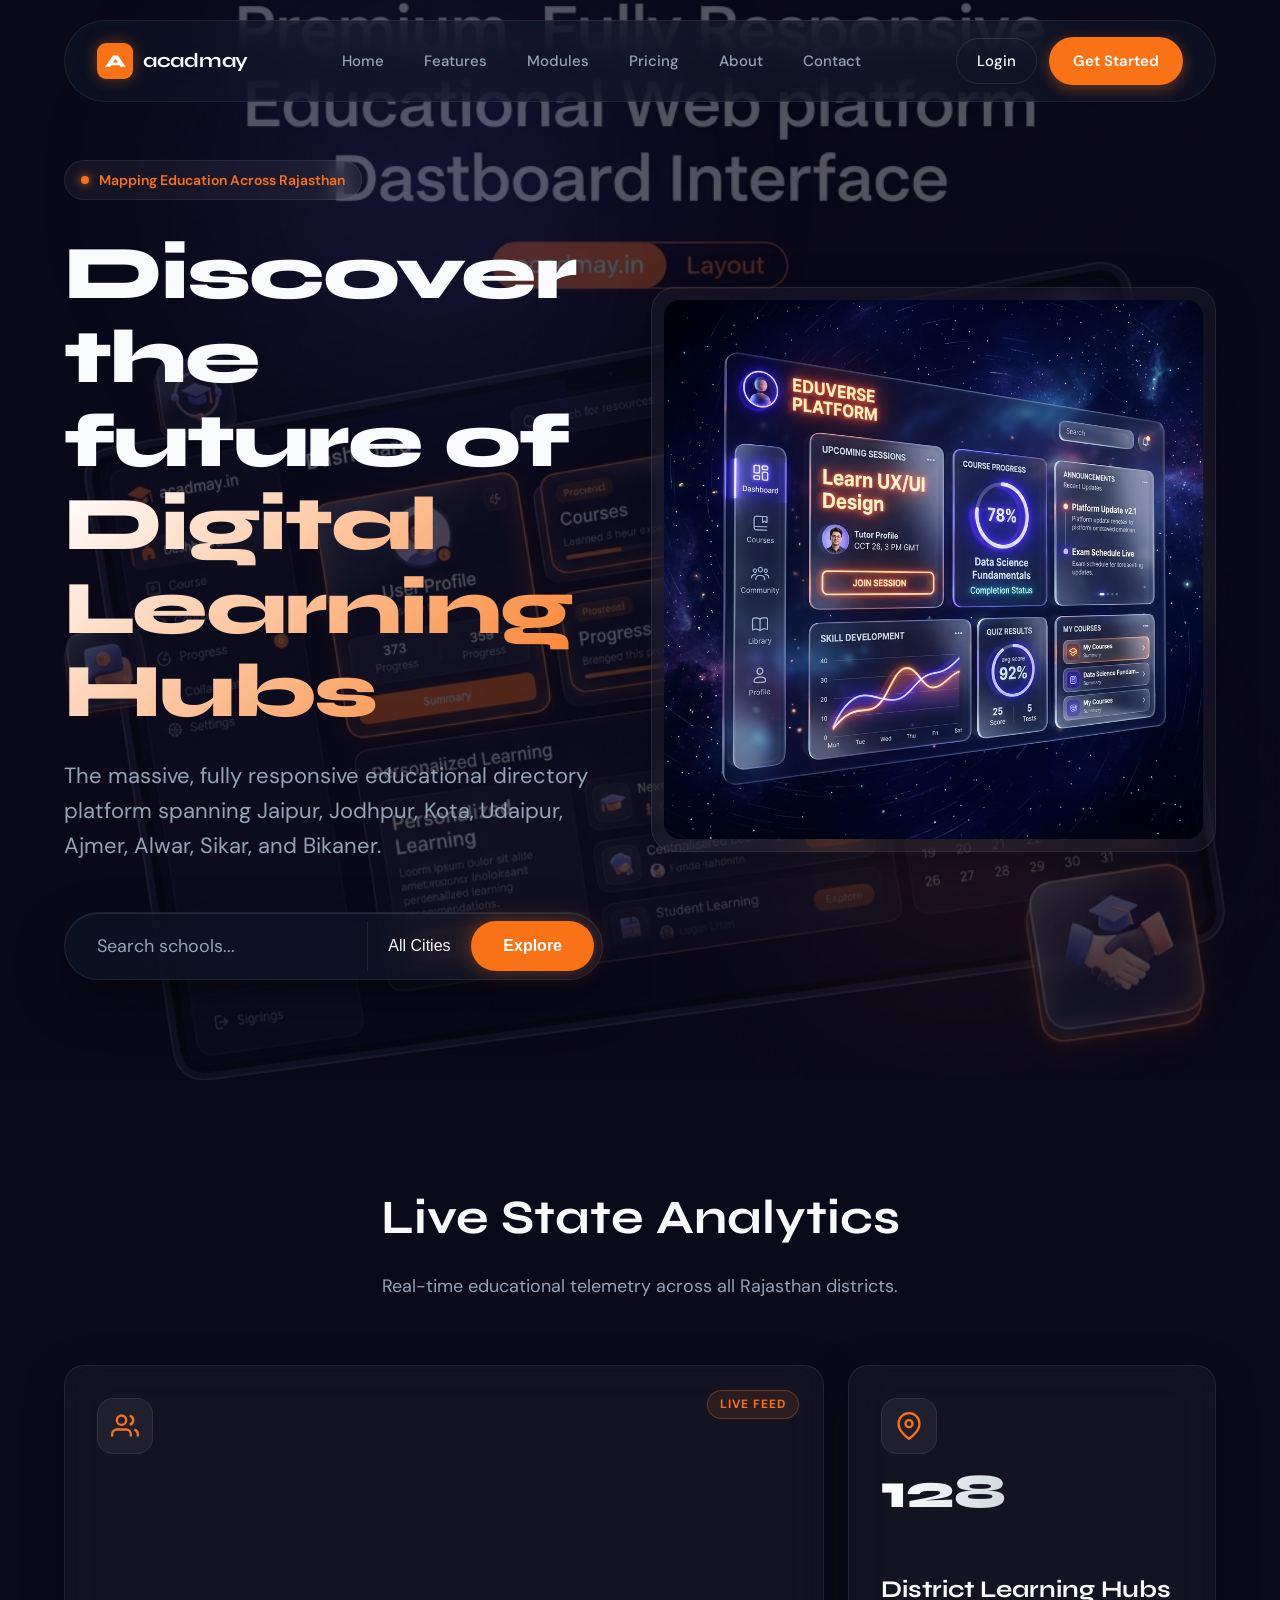
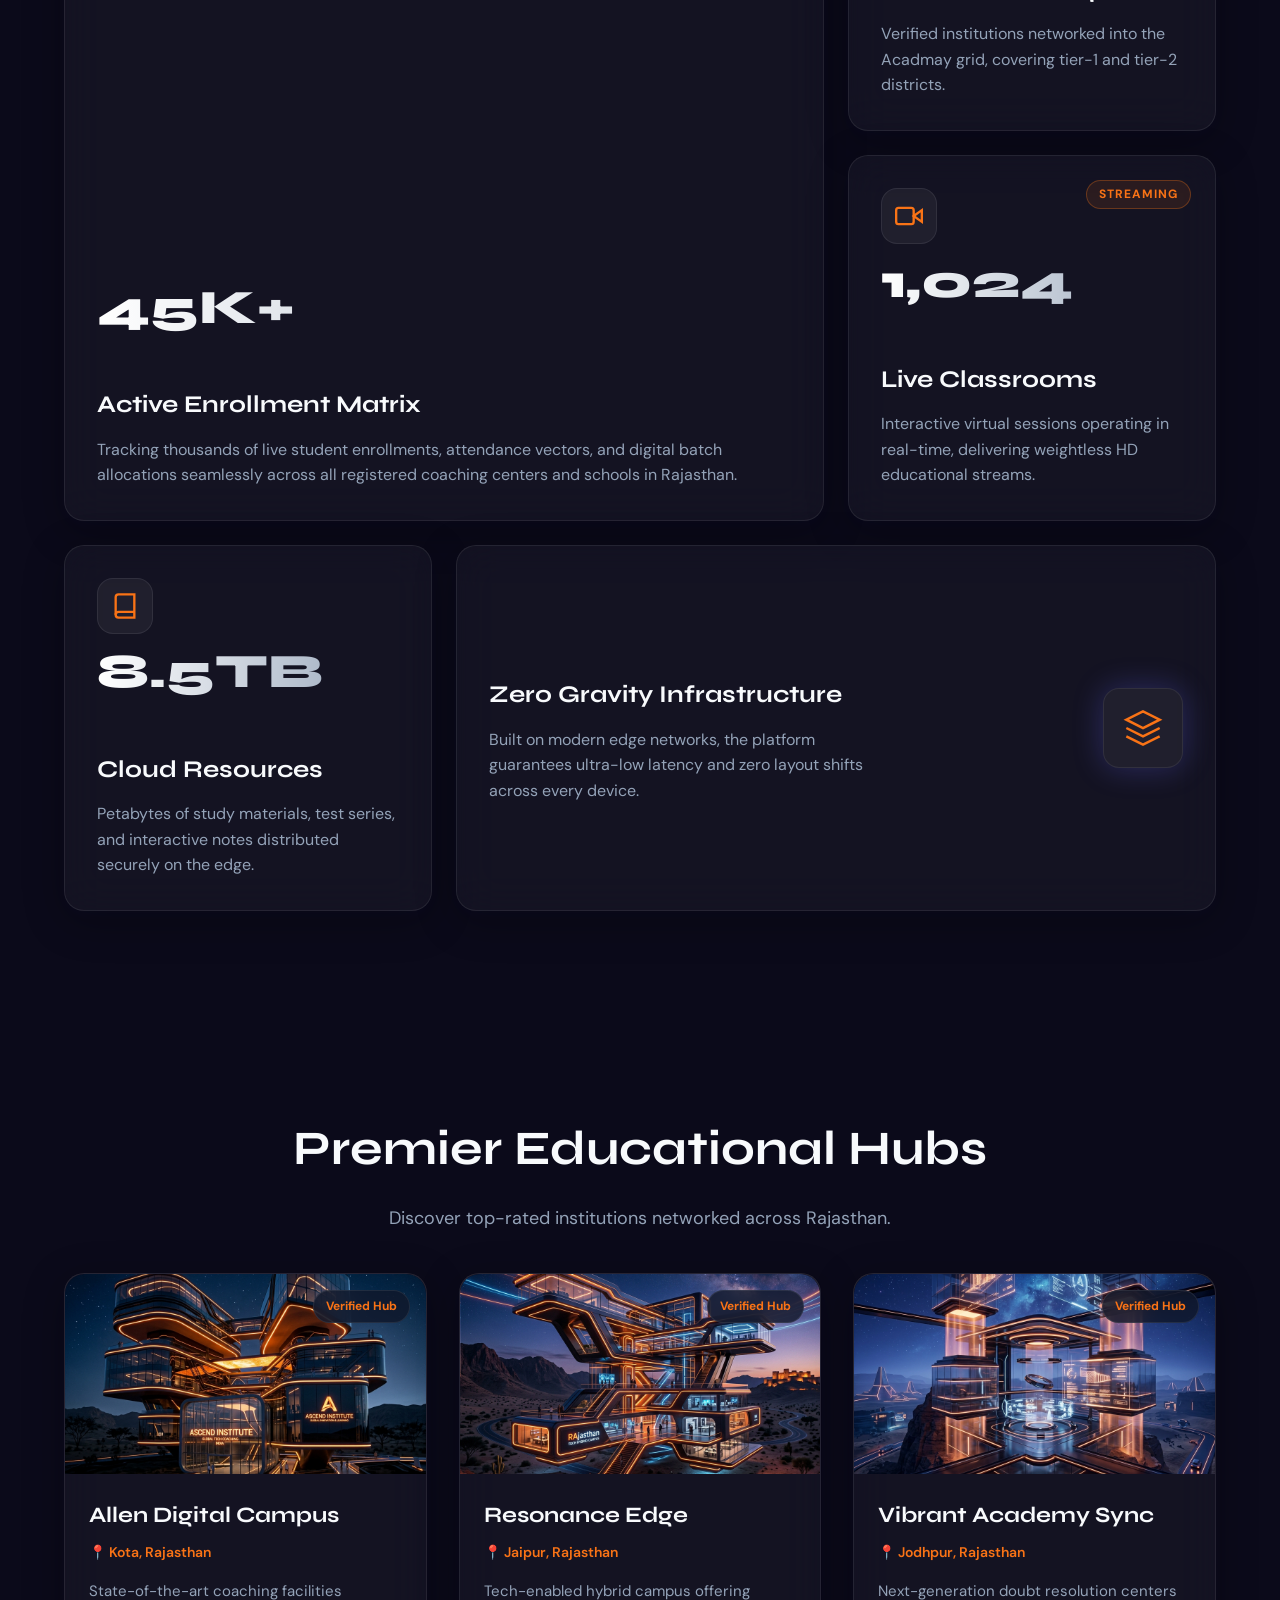
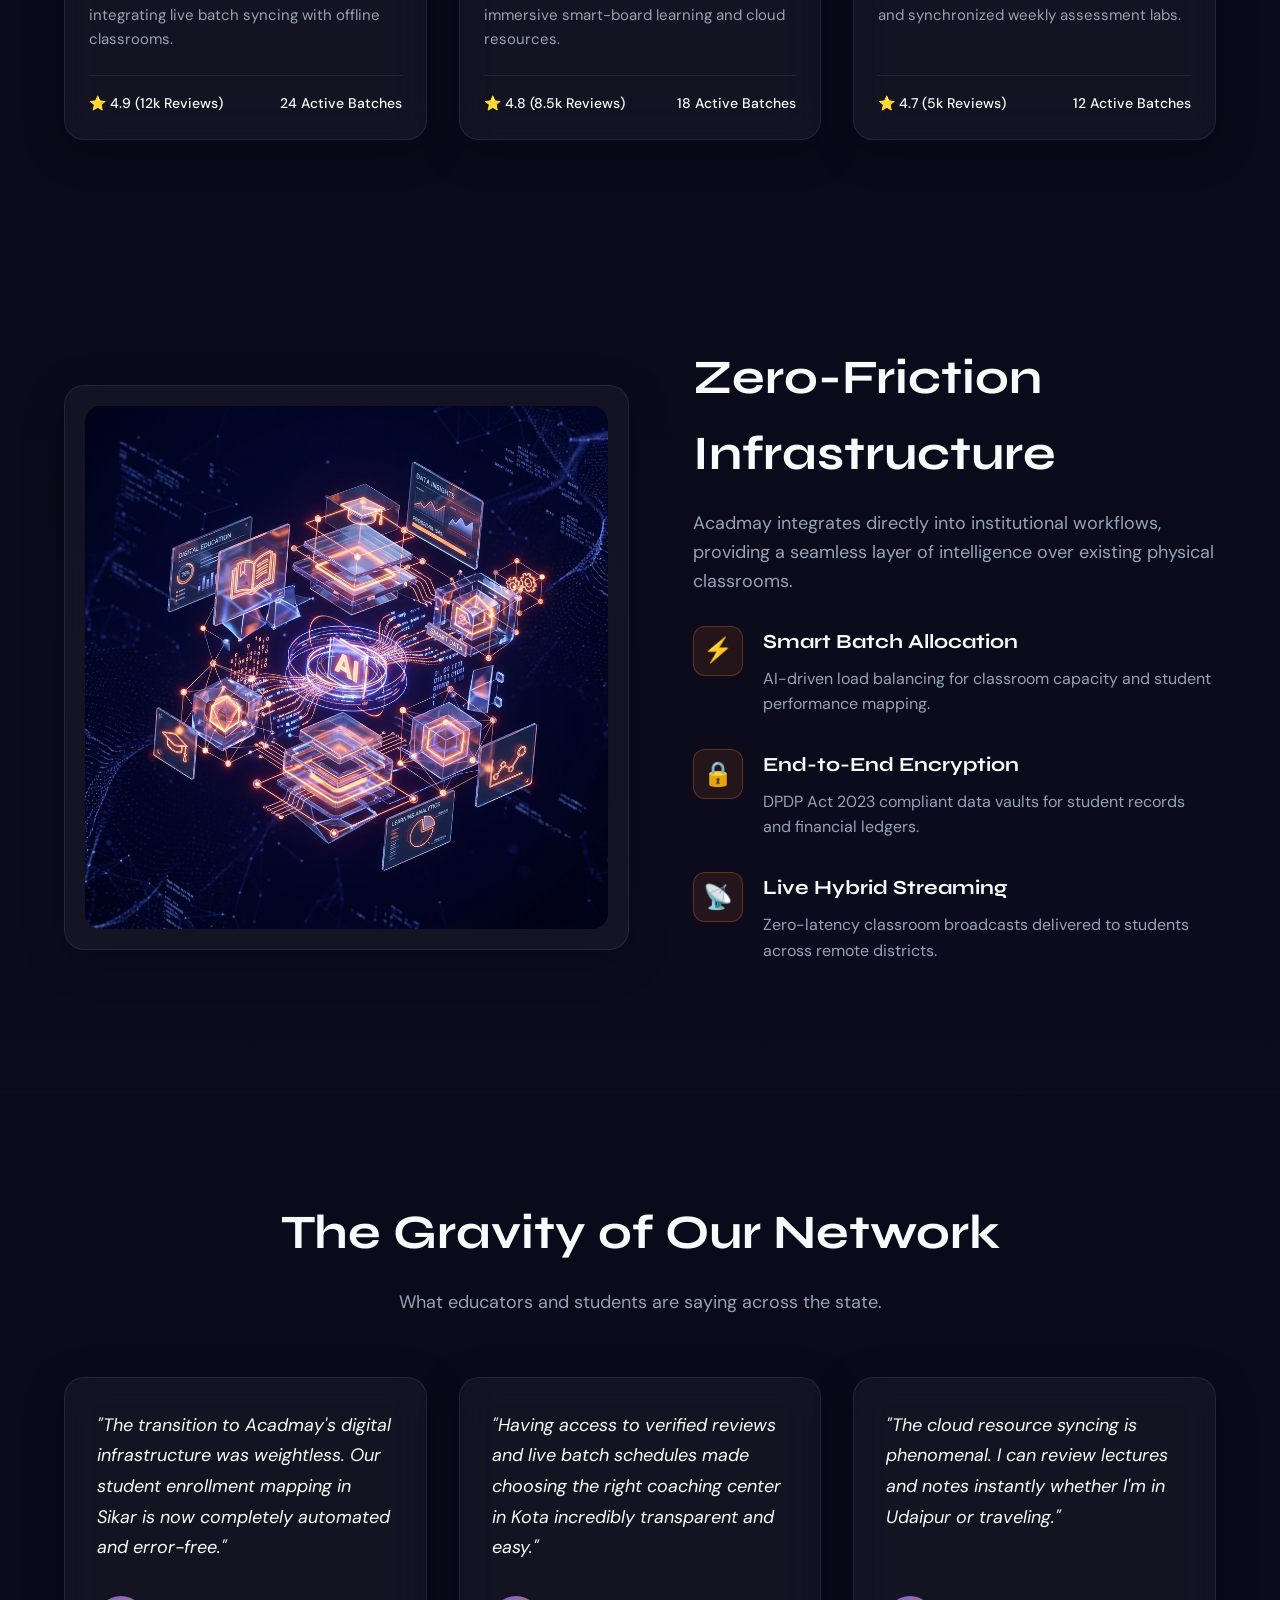
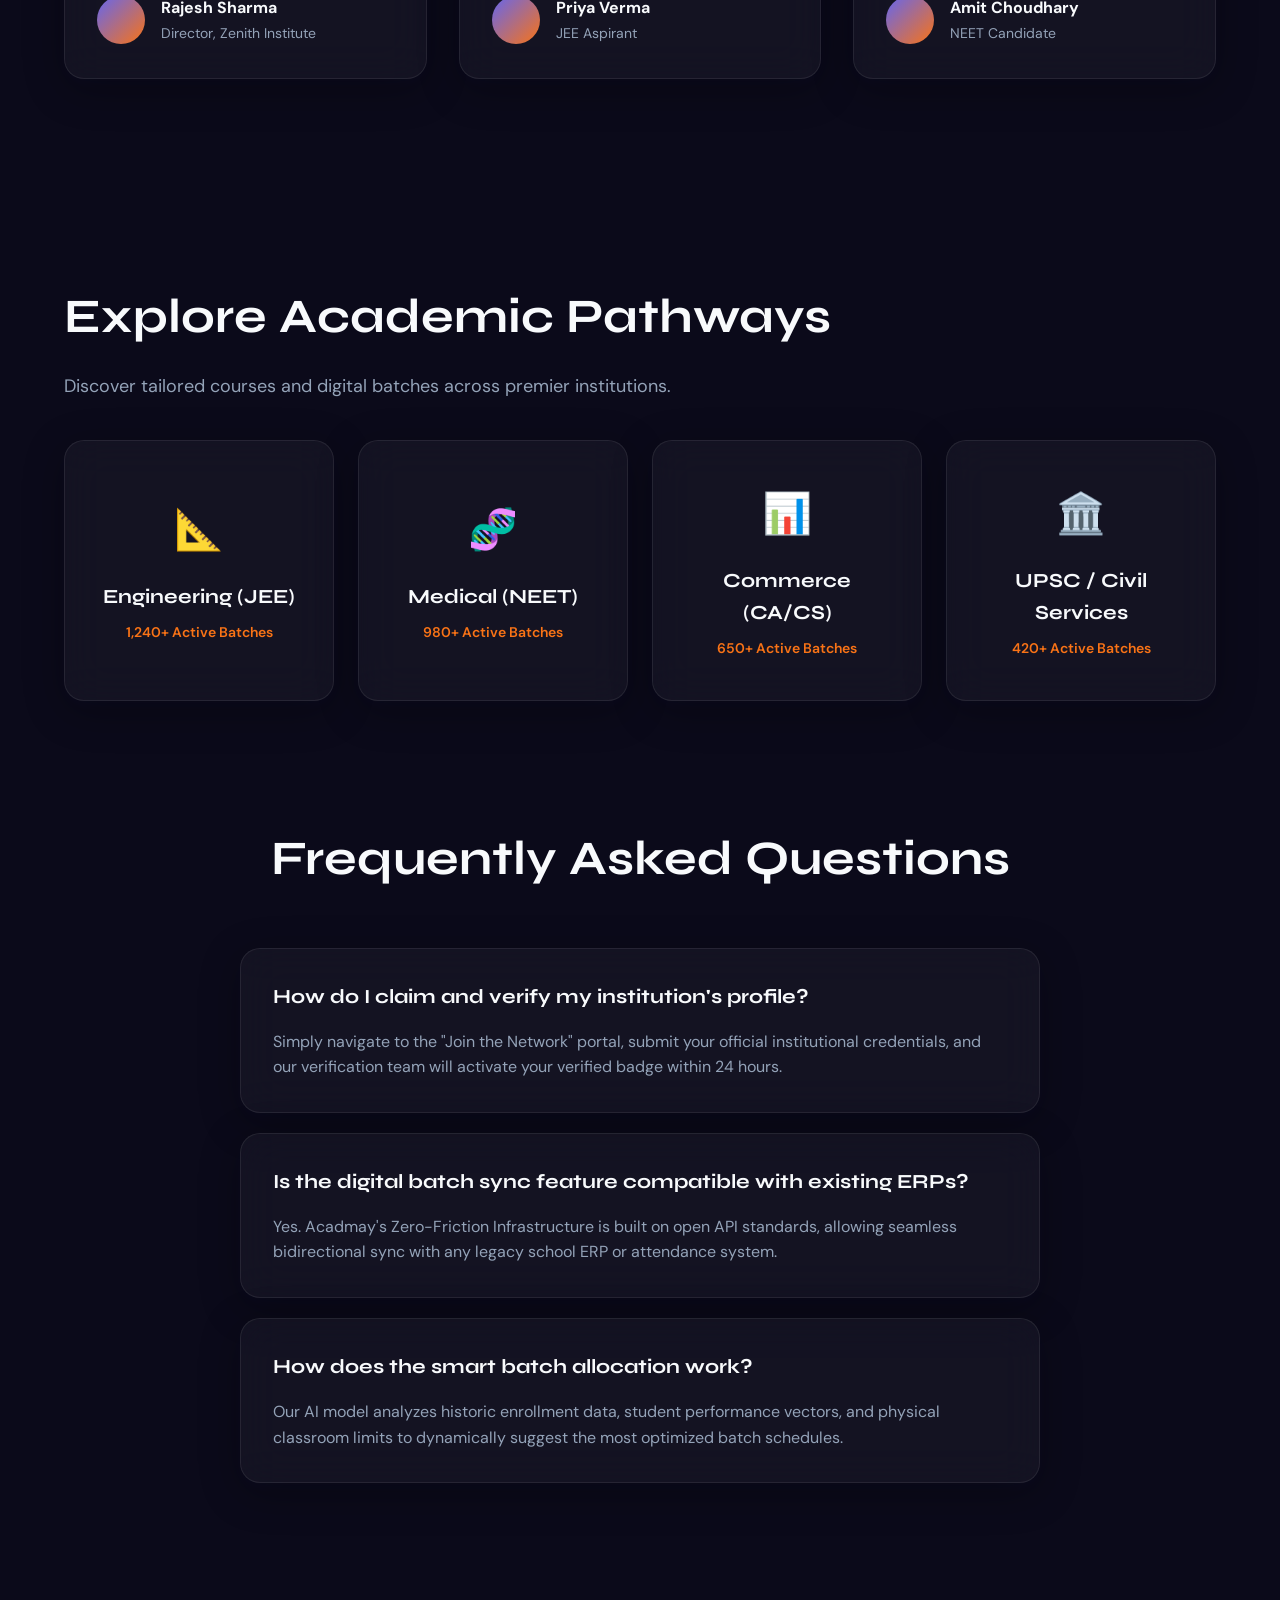
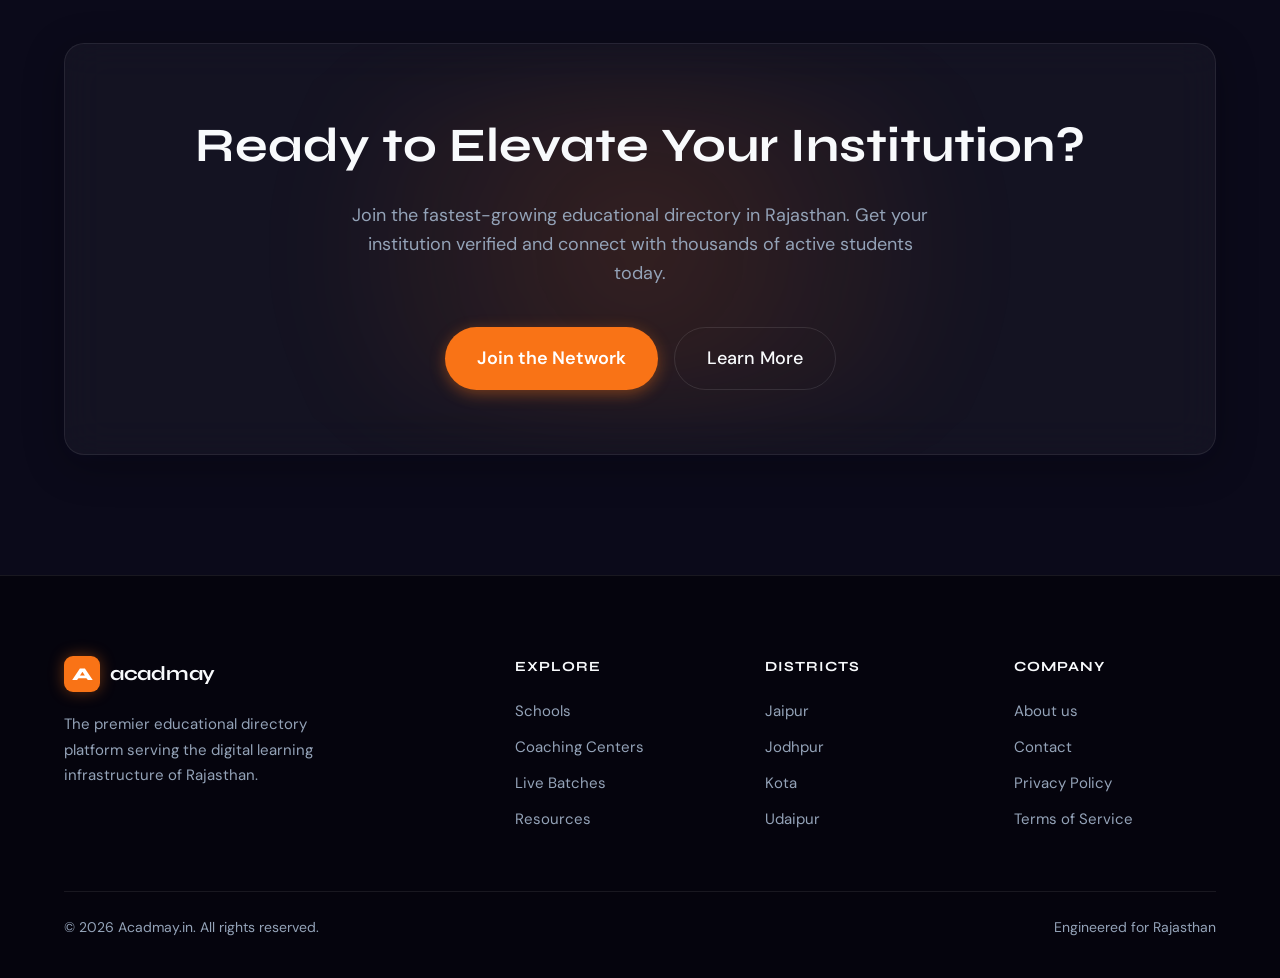
==== commit 56b65446: "feat: restructure hero to two-column layout with 3D dashboard graphic" ====
--- a/index.html
+++ b/index.html
@@ -7,8 +7,8 @@
 <link rel="preconnect" href="https://fonts.googleapis.com"/>
 <link rel="preconnect" href="https://fonts.gstatic.com" crossorigin/>
 <link href="https://fonts.googleapis.com/css2?family=Syne:wght@400;500;600;700;800&family=DM+Sans:ital,opsz,wght@0,9..40,300;0,9..40,400;0,9..40,500;1,9..40,300;1,9..40,400;1,9..40,500&display=swap" rel="stylesheet"/>
-<link rel="stylesheet" href="shared.css?v=4"/>
-<link rel="stylesheet" href="index.css?v=4"/>
+<link rel="stylesheet" href="shared.css?v=5"/>
+<link rel="stylesheet" href="index.css?v=5"/>
 </head>
 <body>
 
@@ -53,32 +53,35 @@
   <div class="hero-glow-1"></div>
   <div class="hero-glow-2"></div>
   
-  <div class="container hero-content">
-    <div class="hero-badge">
-      <span class="badge-dot"></span>
-      Mapping Education Across Rajasthan
-    </div>
-    <h1 class="hero-title">
-      Discover the future of<br/>
-      <span class="title-accent">Digital Learning Hubs</span>
-    </h1>
-    <p class="hero-sub">The massive, fully responsive educational directory platform spanning Jaipur, Jodhpur, Kota, Udaipur, Ajmer, Alwar, Sikar, and Bikaner.</p>
-    
-    <!-- INTERACTIVE SEARCH HUB -->
-    <div class="search-hub">
-      <input type="text" class="search-input" placeholder="Search schools, digital batches, or resources..."/>
-      <select aria-label="Select City">
-        <option value="">All Rajasthan Cities</option>
-        <option value="jaipur">Jaipur</option>
-        <option value="jodhpur">Jodhpur</option>
-        <option value="kota">Kota</option>
-        <option value="udaipur">Udaipur</option>
-        <option value="ajmer">Ajmer</option>
-        <option value="alwar">Alwar</option>
-        <option value="sikar">Sikar</option>
-        <option value="bikaner">Bikaner</option>
-      </select>
-      <button class="search-btn">Explore Directory</button>
+  <div class="container hero-container">
+    <div class="hero-content">
+      <div class="hero-badge">
+        <span class="badge-dot"></span>
+        Mapping Education Across Rajasthan
+      </div>
+      <h1 class="hero-title">
+        Discover the future of<br/>
+        <span class="title-accent">Digital Learning Hubs</span>
+      </h1>
+      <p class="hero-sub">The massive, fully responsive educational directory platform spanning Jaipur, Jodhpur, Kota, Udaipur, Ajmer, Alwar, Sikar, and Bikaner.</p>
+      
+      <!-- INTERACTIVE SEARCH HUB -->
+      <div class="search-hub">
+        <input type="text" class="search-input" placeholder="Search schools..."/>
+        <select aria-label="Select City">
+          <option value="">All Cities</option>
+          <option value="jaipur">Jaipur</option>
+          <option value="jodhpur">Jodhpur</option>
+          <option value="kota">Kota</option>
+          <option value="udaipur">Udaipur</option>
+          <option value="ajmer">Ajmer</option>
+        </select>
+        <button class="search-btn">Explore</button>
+      </div>
+    </div>
+    
+    <div class="hero-image-col antigravity-layer">
+      <img src="acadmay_hero_right.png" alt="Platform Dashboard" />
     </div>
   </div>
 </section>
--- a/index.css
+++ b/index.css
@@ -42,12 +42,33 @@
   z-index: -1;
 }
 
-.hero-content {
-  text-align: center;
-  max-width: 900px;
-  margin: 0 auto;
+.hero-container {
+  display: flex;
+  align-items: center;
+  gap: 48px;
   position: relative;
   z-index: 2;
+}
+
+.hero-content {
+  flex: 1;
+  text-align: left;
+  max-width: 600px;
+}
+
+.hero-image-col {
+  flex: 1;
+  display: flex;
+  justify-content: center;
+  align-items: center;
+  border-radius: 24px;
+  padding: 12px;
+}
+
+.hero-image-col img {
+  width: 100%;
+  height: auto;
+  border-radius: 16px;
 }
 
 .hero-badge {
@@ -100,7 +121,7 @@
   font-size: clamp(18px, 2vw, 22px);
   color: var(--text-muted);
   max-width: 600px;
-  margin: 0 auto 48px;
+  margin-bottom: 48px;
   line-height: 1.6;
 }
 
@@ -114,8 +135,7 @@
   border-radius: 100px;
   padding: 8px;
   box-shadow: 0 20px 50px rgba(0,0,0,0.4), inset 0 1px 0 rgba(255,255,255,0.1);
-  max-width: 700px;
-  margin: 0 auto;
+  max-width: 100%;
   transition: transform 0.4s cubic-bezier(0.16, 1, 0.3, 1), box-shadow 0.4s ease;
 }
 
@@ -269,6 +289,10 @@
 
 /* MOBILE OPTIMIZATION */
 @media (max-width: 1024px) {
+  .hero-container { flex-direction: column; text-align: center; }
+  .hero-content { text-align: center; margin: 0 auto; }
+  .hero-sub { margin: 0 auto 48px; }
+  
   .bento-1, .bento-2, .bento-3, .bento-4, .bento-5 {
     grid-column: span 6;
   }
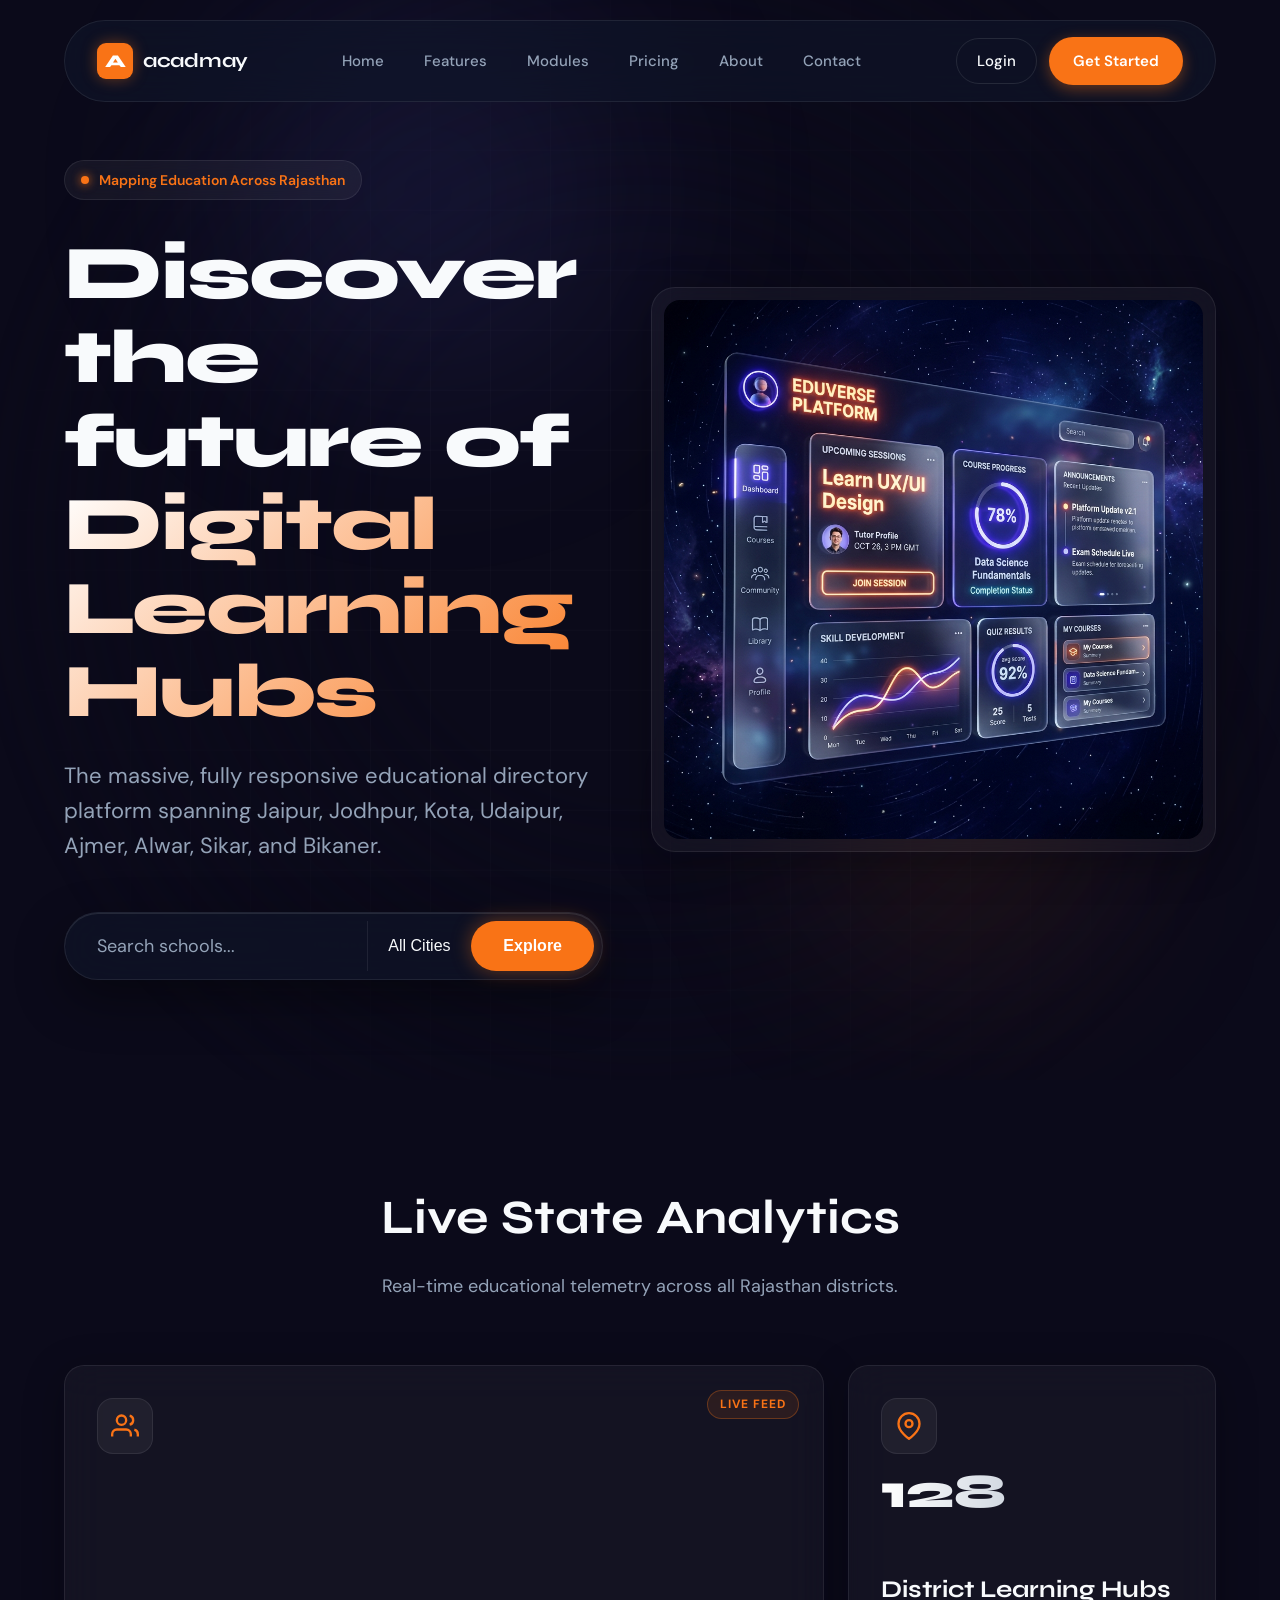
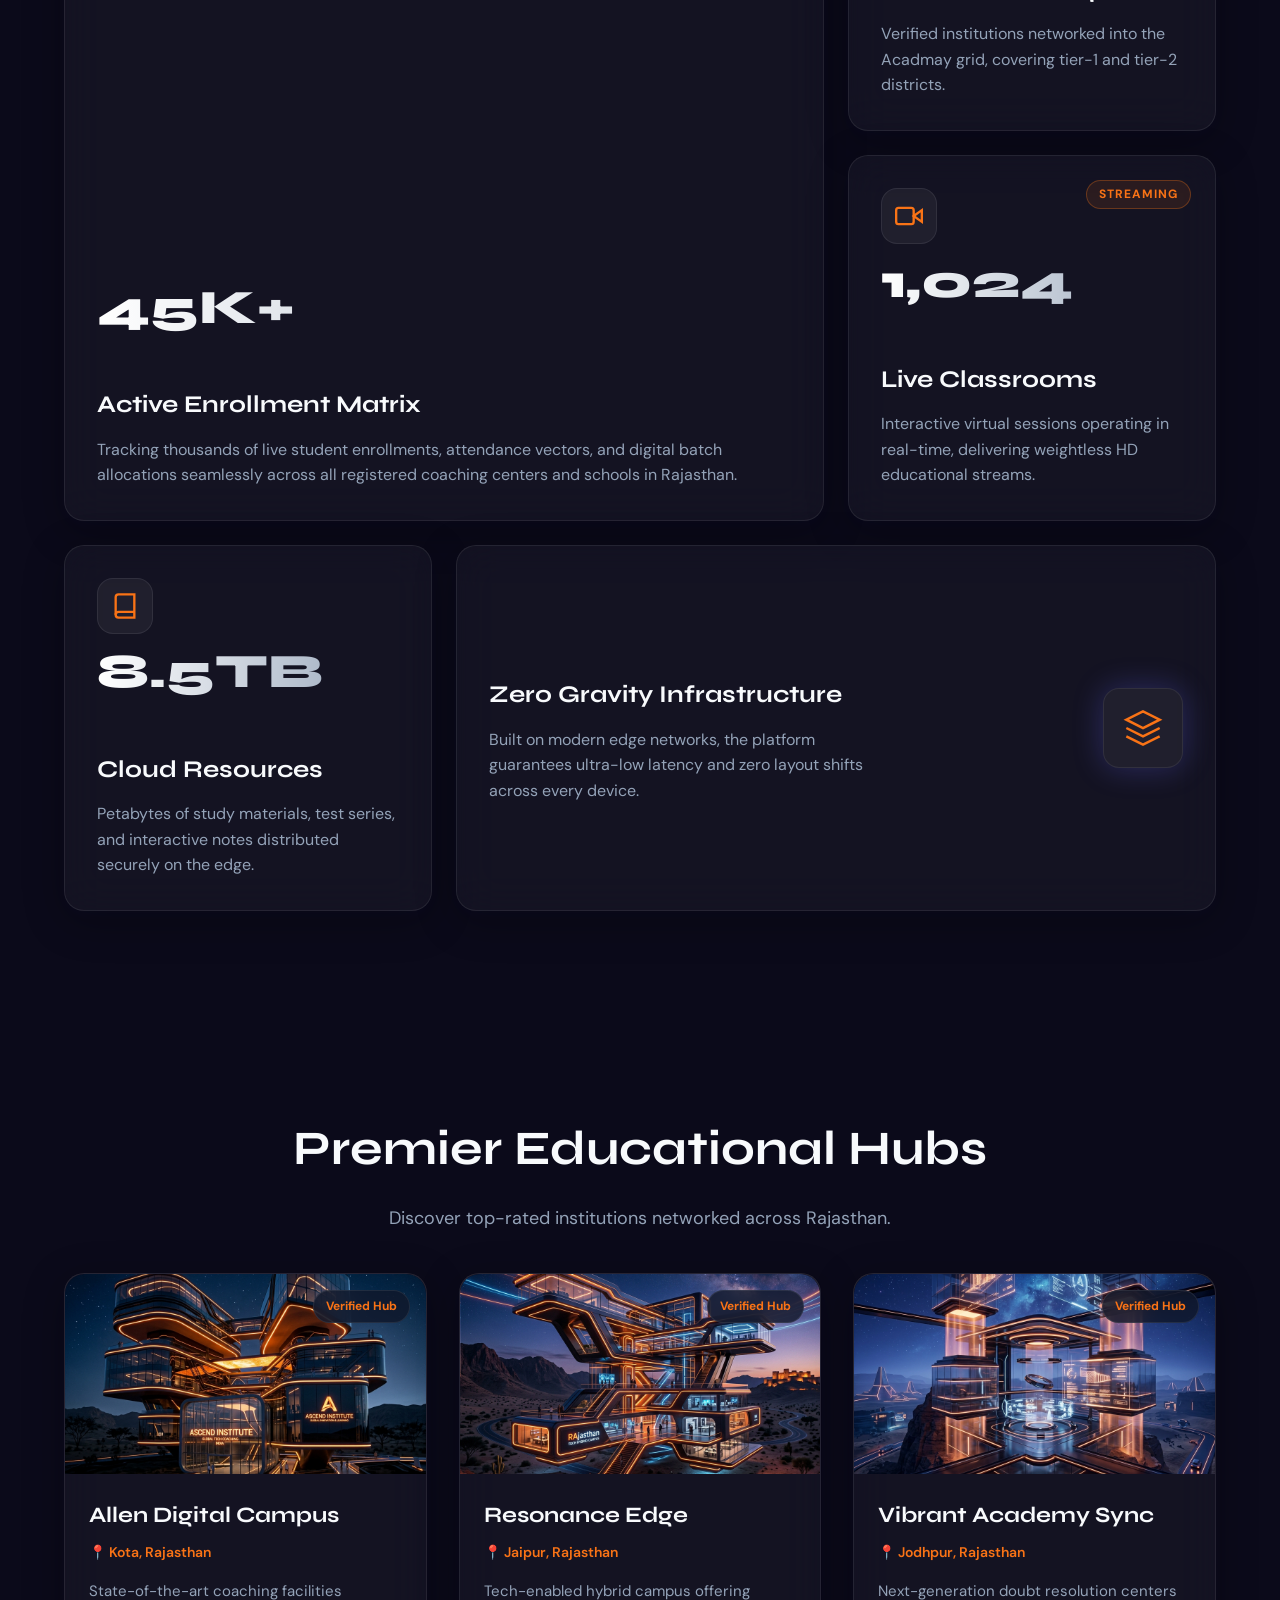
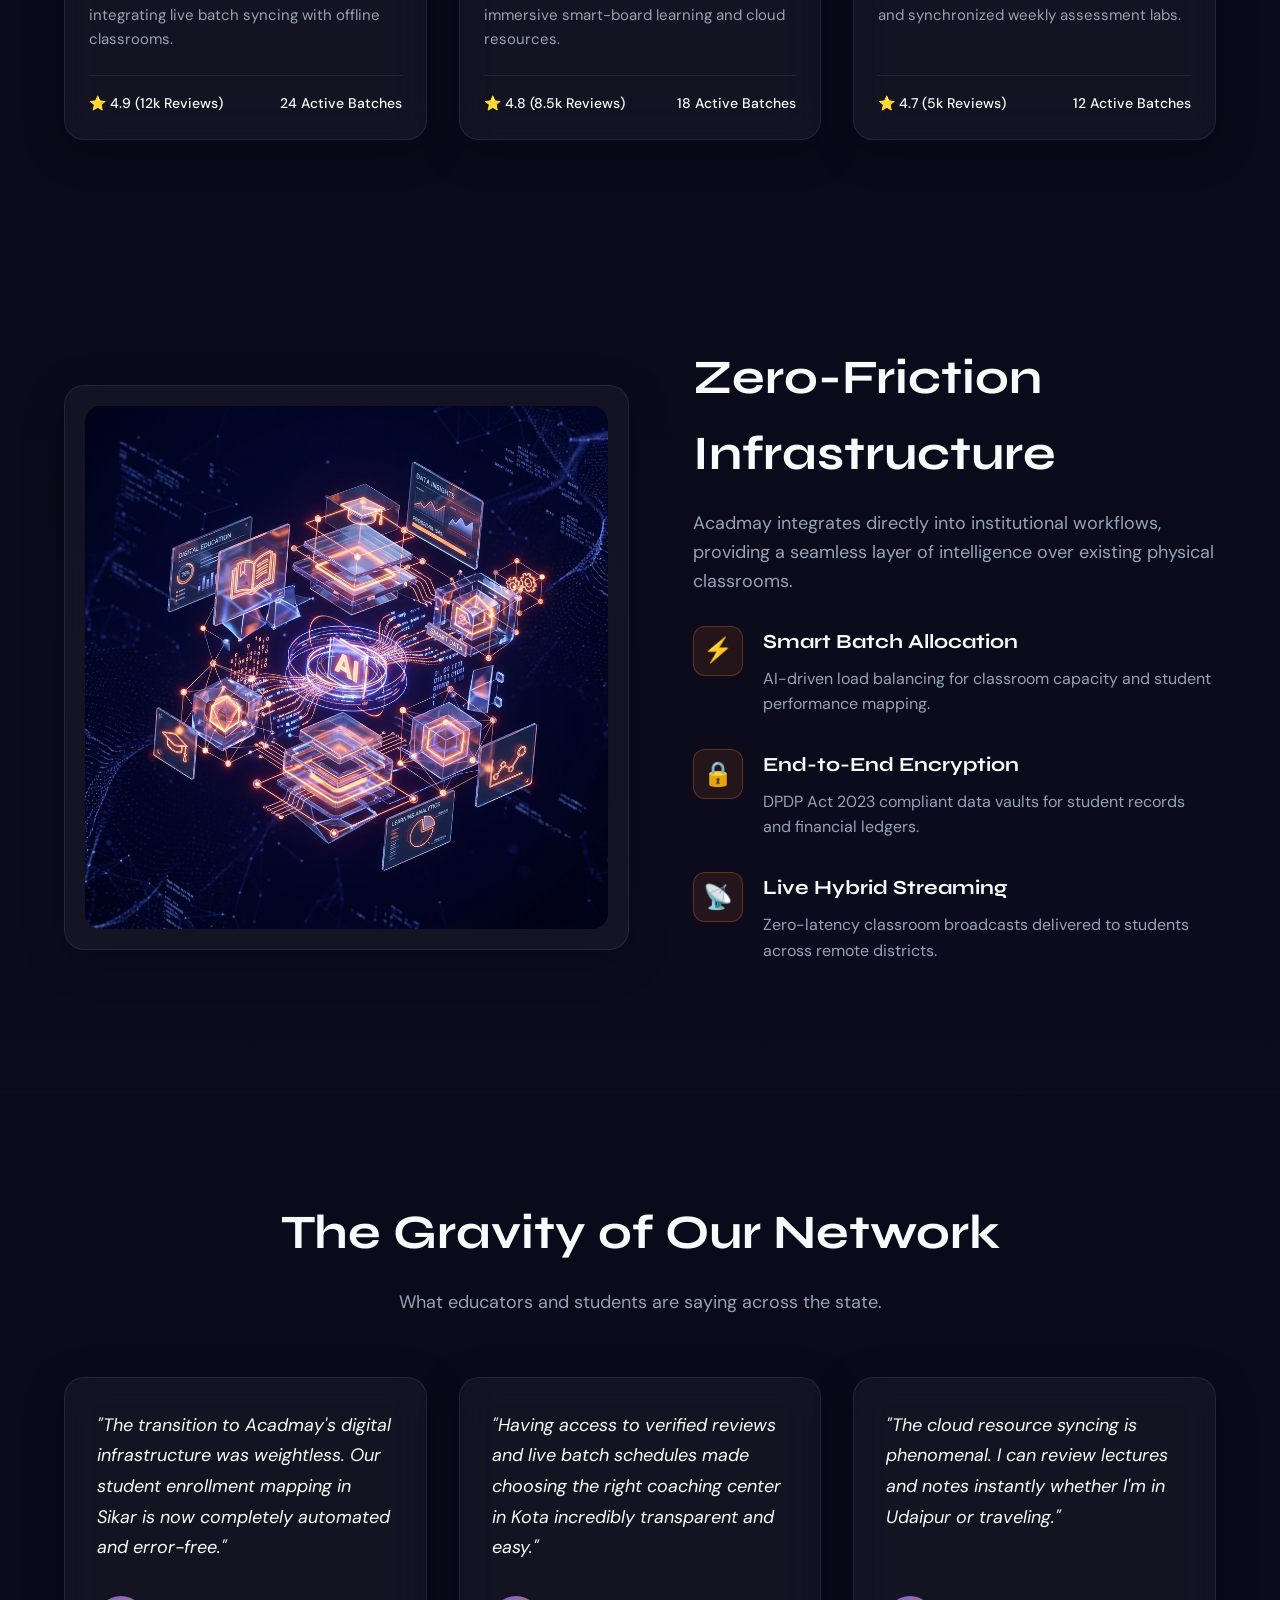
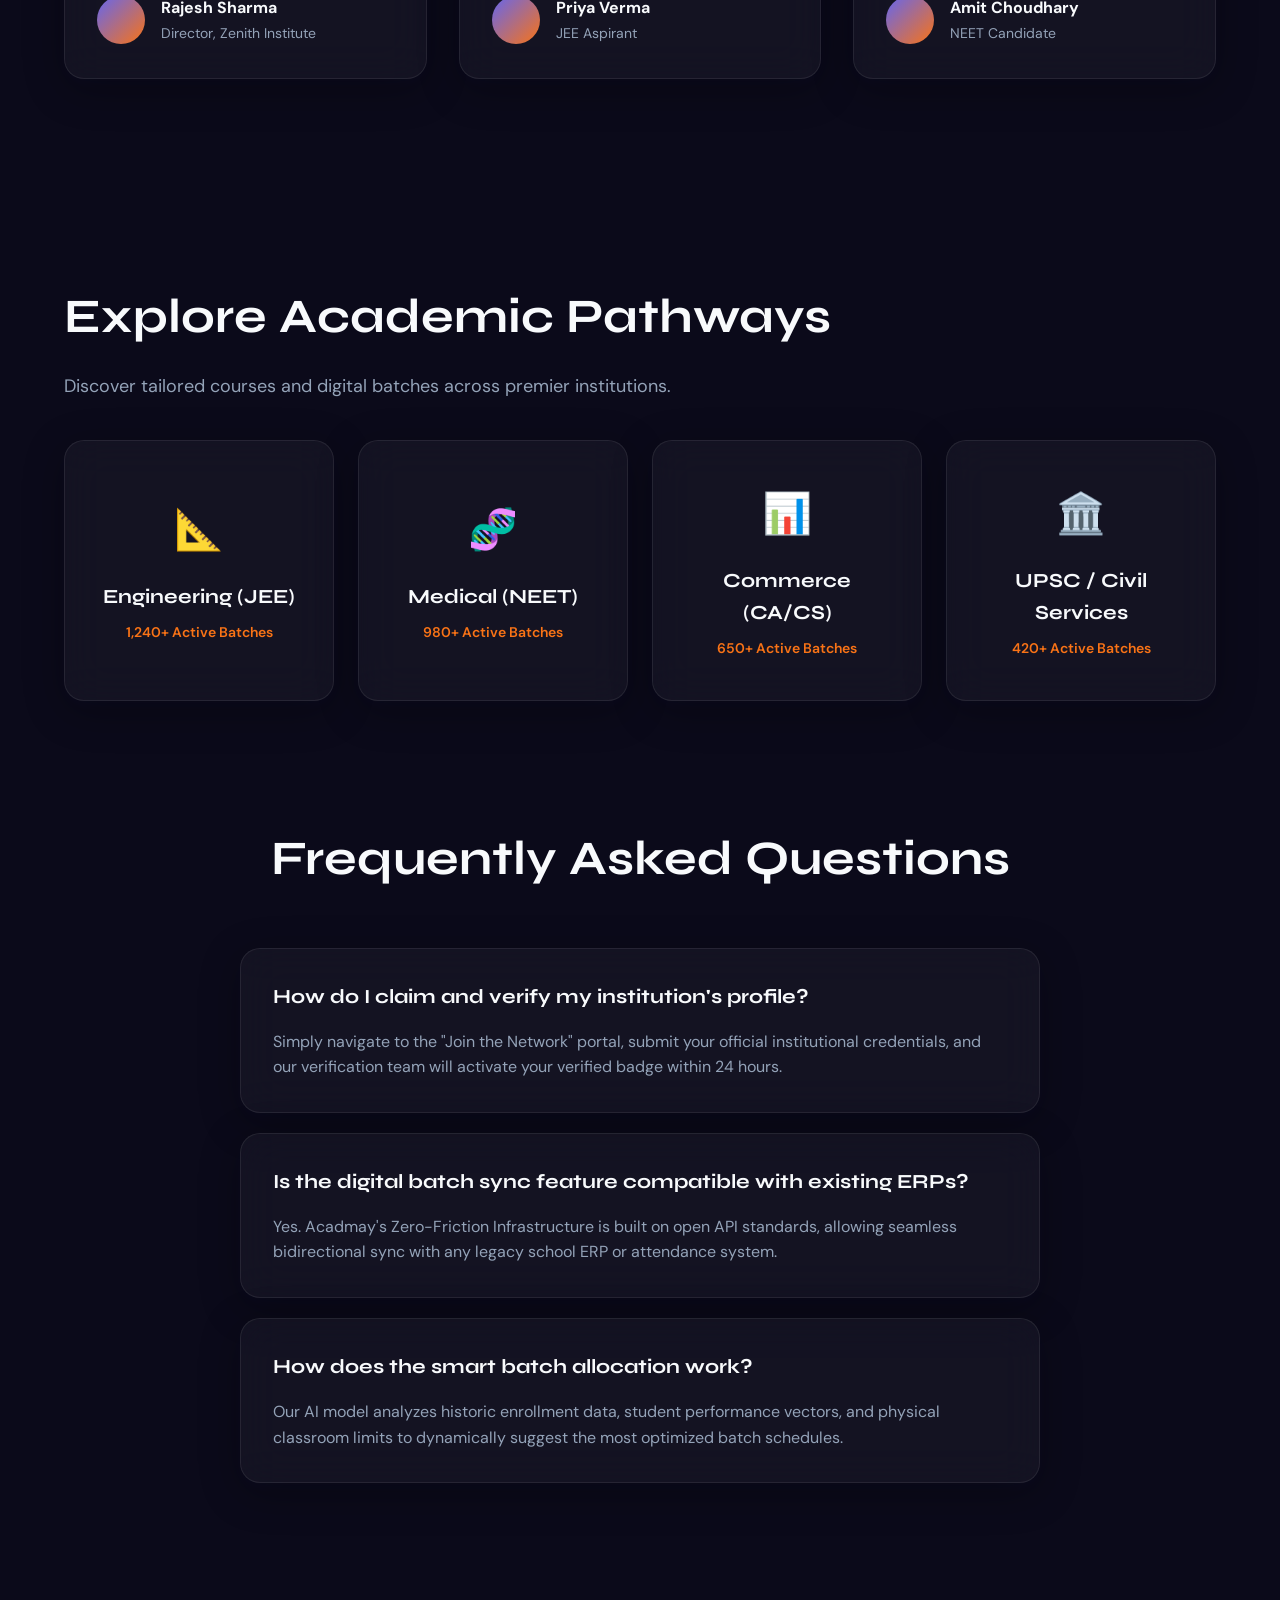
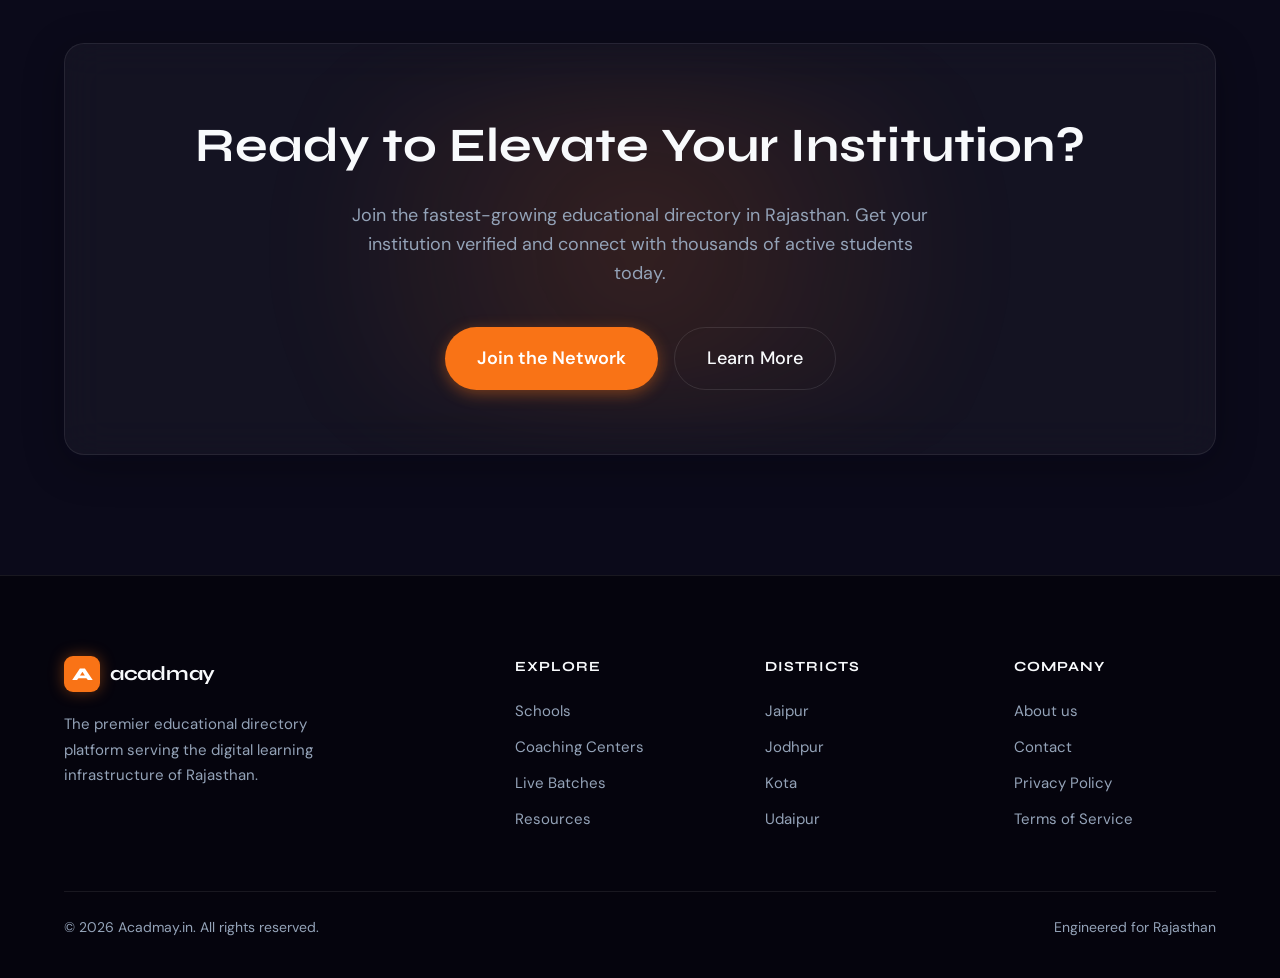
==== commit 33d41b40: "style: remove hero background image asset, replace with CSS cyber-grid and vignette mask" ====
--- a/index.html
+++ b/index.html
@@ -7,8 +7,8 @@
 <link rel="preconnect" href="https://fonts.googleapis.com"/>
 <link rel="preconnect" href="https://fonts.gstatic.com" crossorigin/>
 <link href="https://fonts.googleapis.com/css2?family=Syne:wght@400;500;600;700;800&family=DM+Sans:ital,opsz,wght@0,9..40,300;0,9..40,400;0,9..40,500;1,9..40,300;1,9..40,400;1,9..40,500&display=swap" rel="stylesheet"/>
-<link rel="stylesheet" href="shared.css?v=5"/>
-<link rel="stylesheet" href="index.css?v=5"/>
+<link rel="stylesheet" href="shared.css?v=6"/>
+<link rel="stylesheet" href="index.css?v=6"/>
 </head>
 <body>
 
--- a/index.css
+++ b/index.css
@@ -15,11 +15,14 @@
   position: absolute;
   top: 0; left: 0; width: 100%; height: 100%;
   z-index: -1;
-  background-image: url('acadmay_hero_bg_1779120812186.png');
-  background-size: cover;
+  background-color: var(--bg-deep);
+  background-image: 
+    linear-gradient(rgba(255, 255, 255, 0.015) 1px, transparent 1px),
+    linear-gradient(90deg, rgba(255, 255, 255, 0.015) 1px, transparent 1px);
+  background-size: 60px 60px;
   background-position: center;
-  background-repeat: no-repeat;
-  opacity: 0.3; /* Blend with deep background */
+  mask-image: radial-gradient(circle at center, black 30%, transparent 80%);
+  -webkit-mask-image: radial-gradient(circle at center, black 30%, transparent 80%);
 }
 
 .hero-glow-1 {
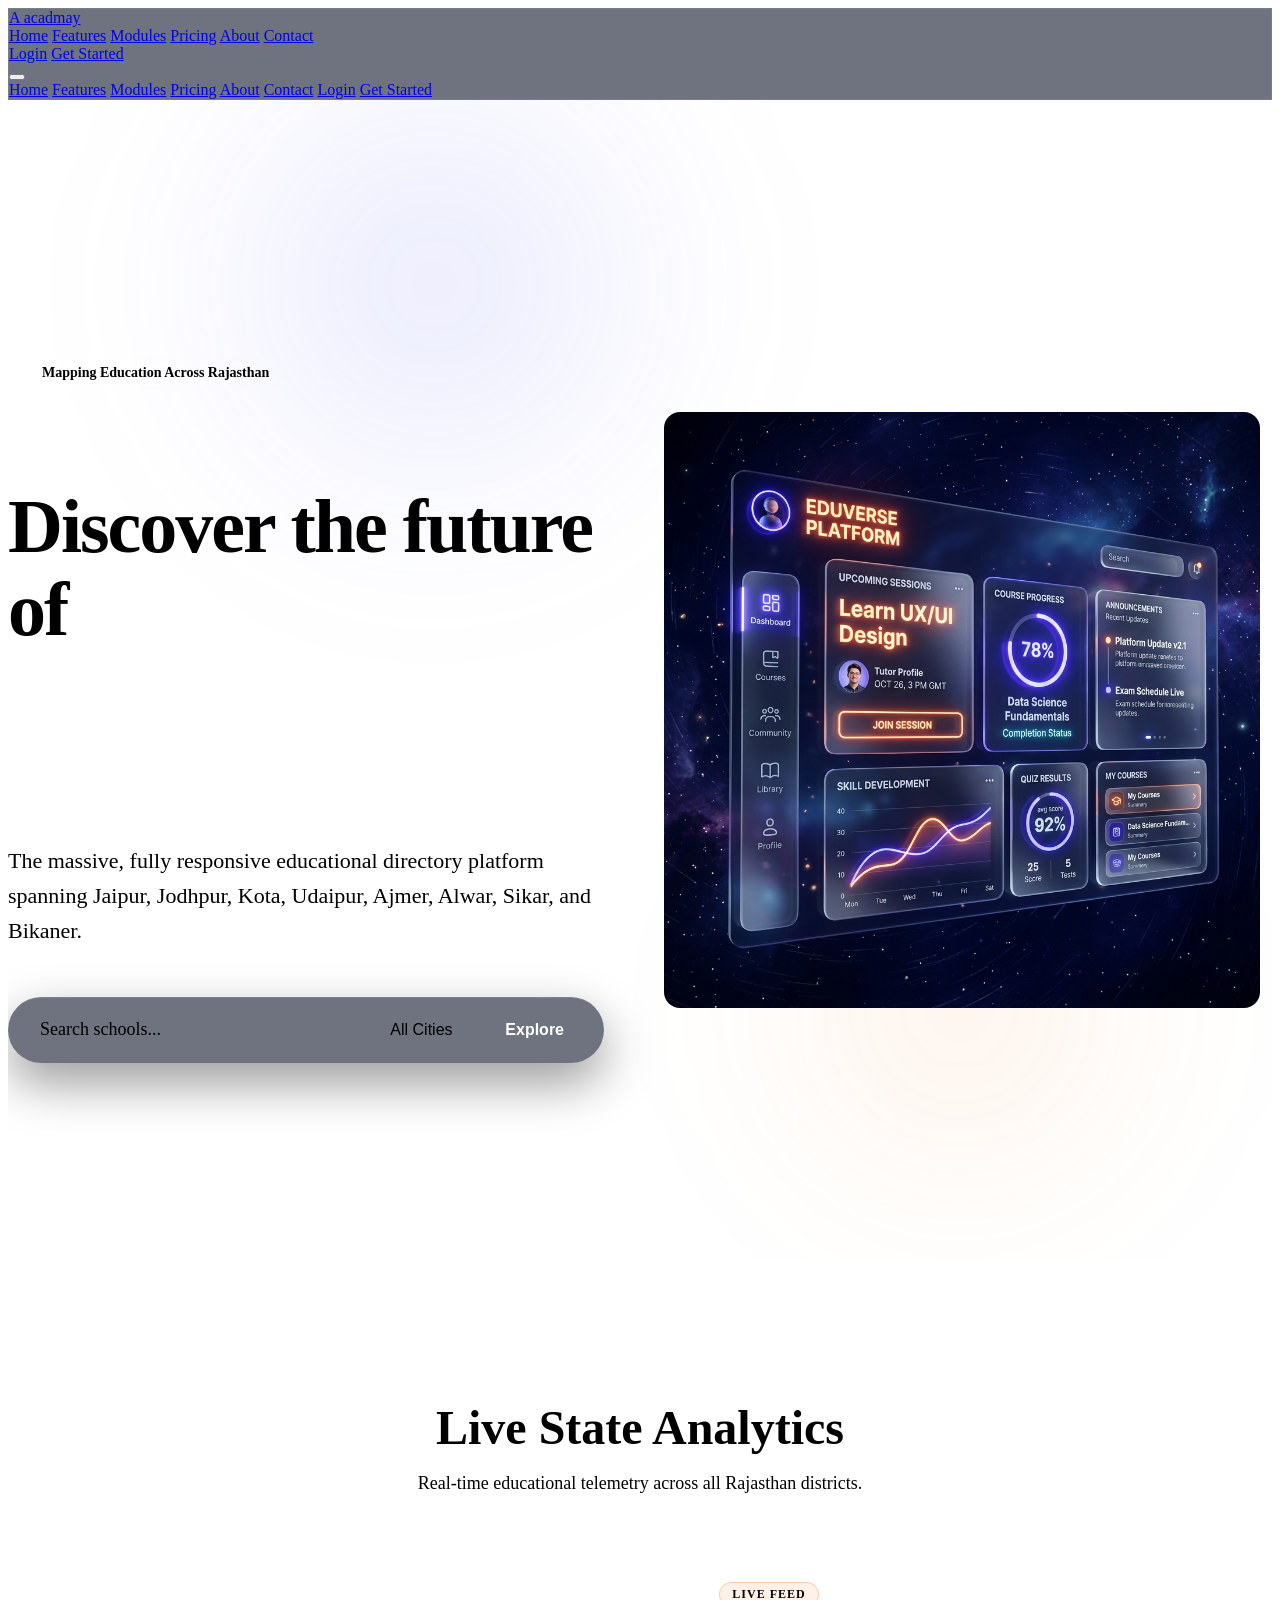
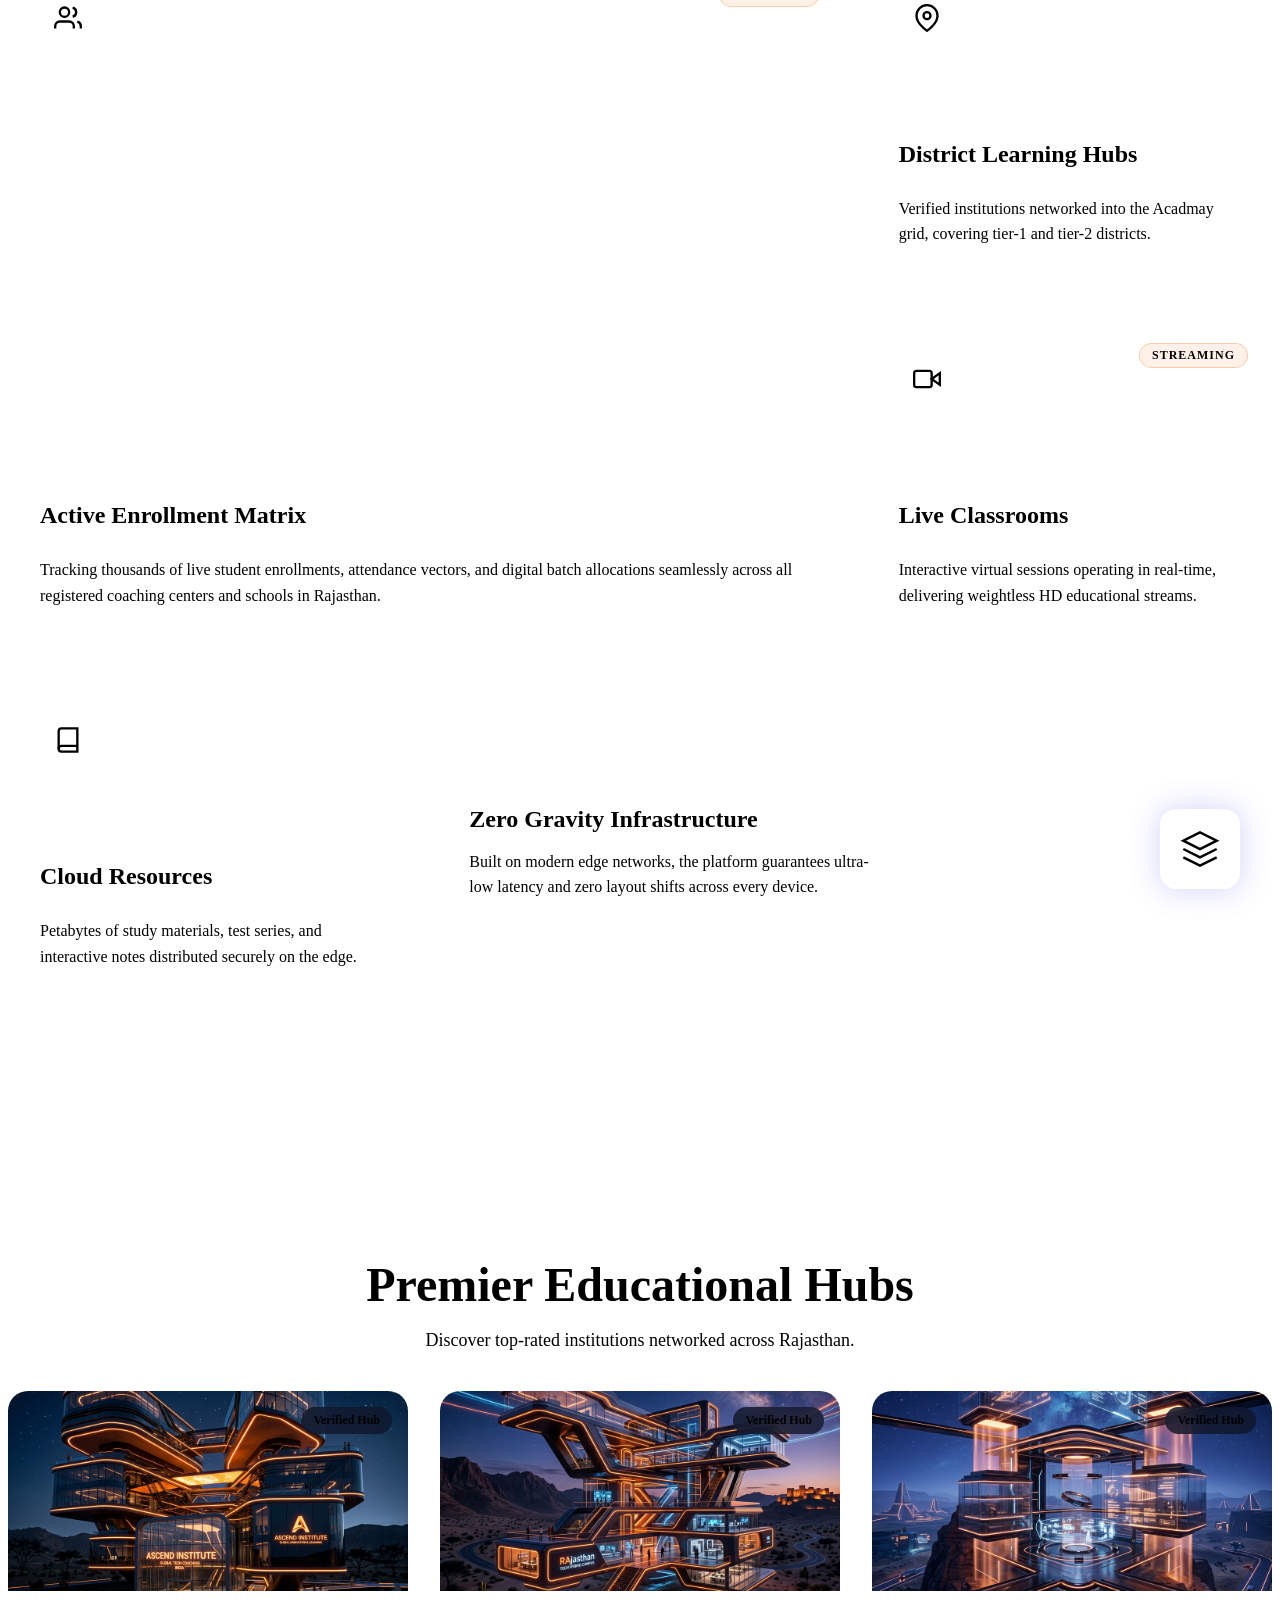
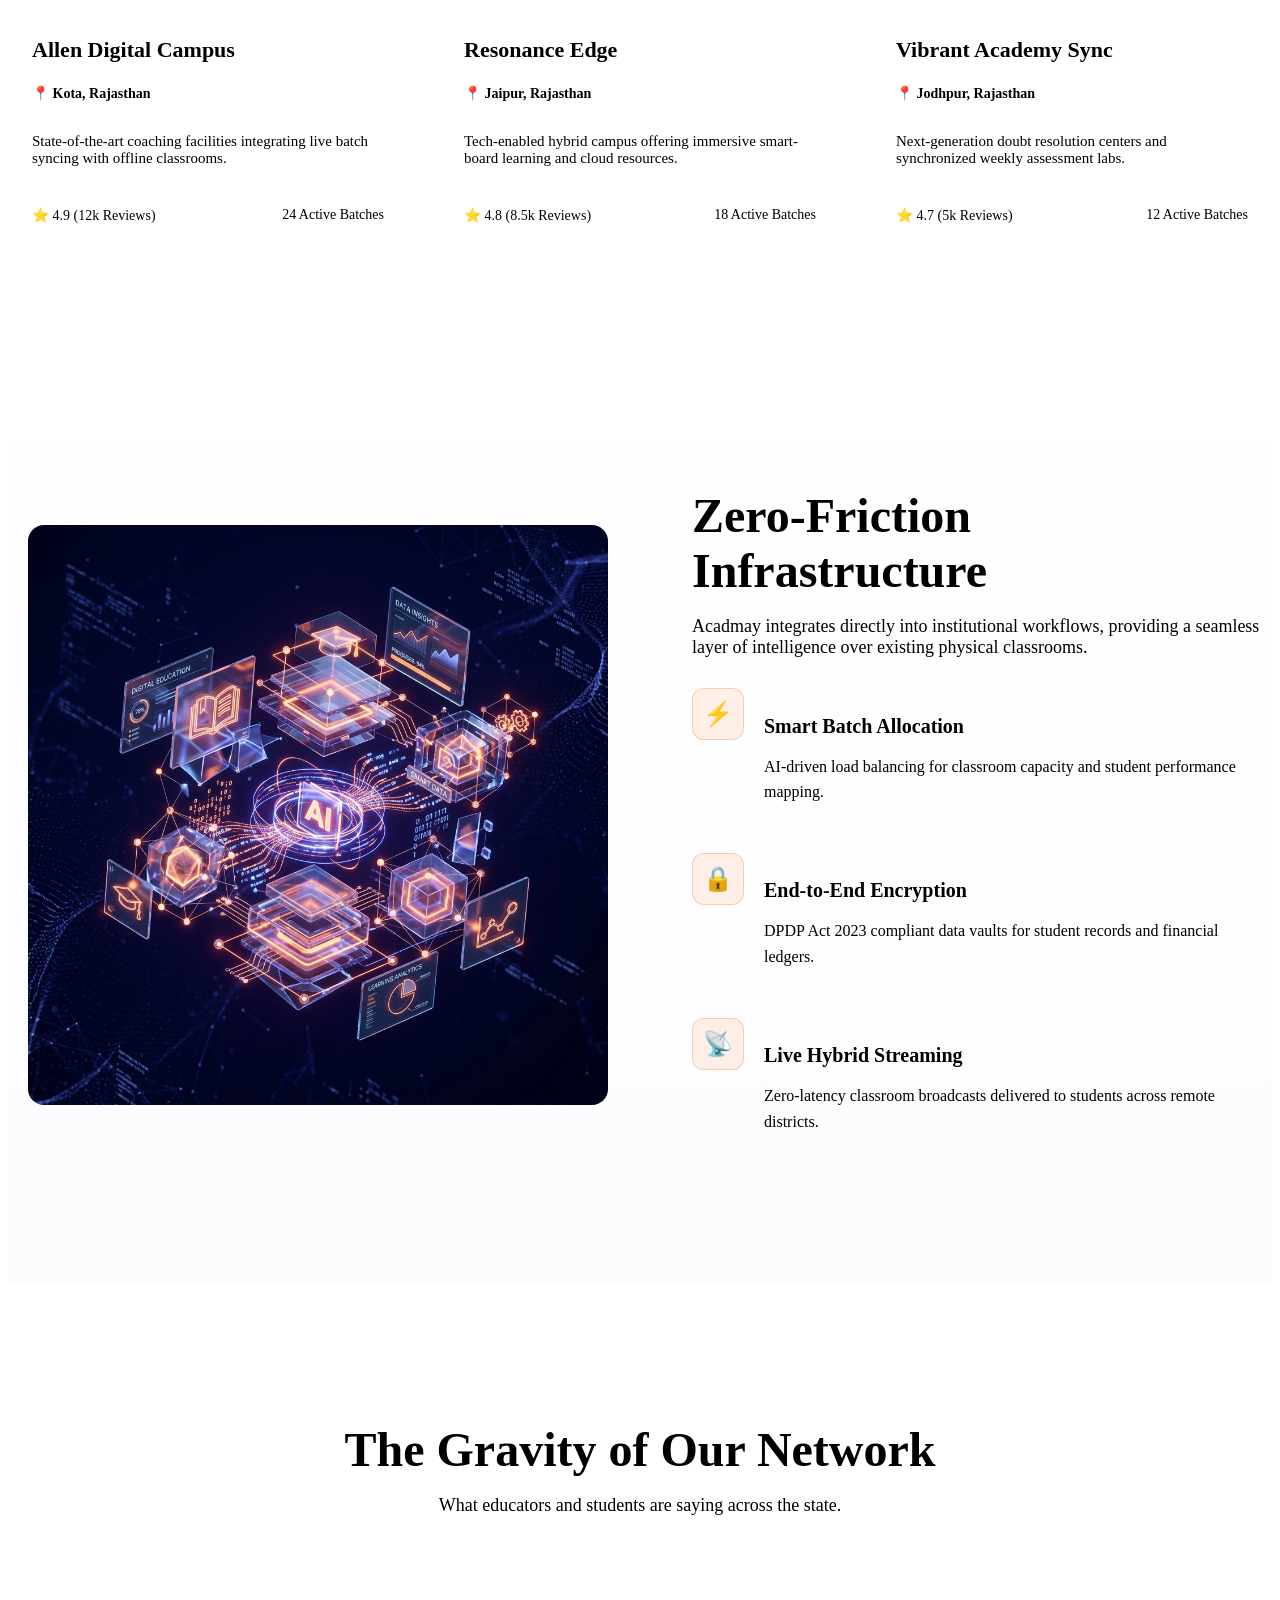
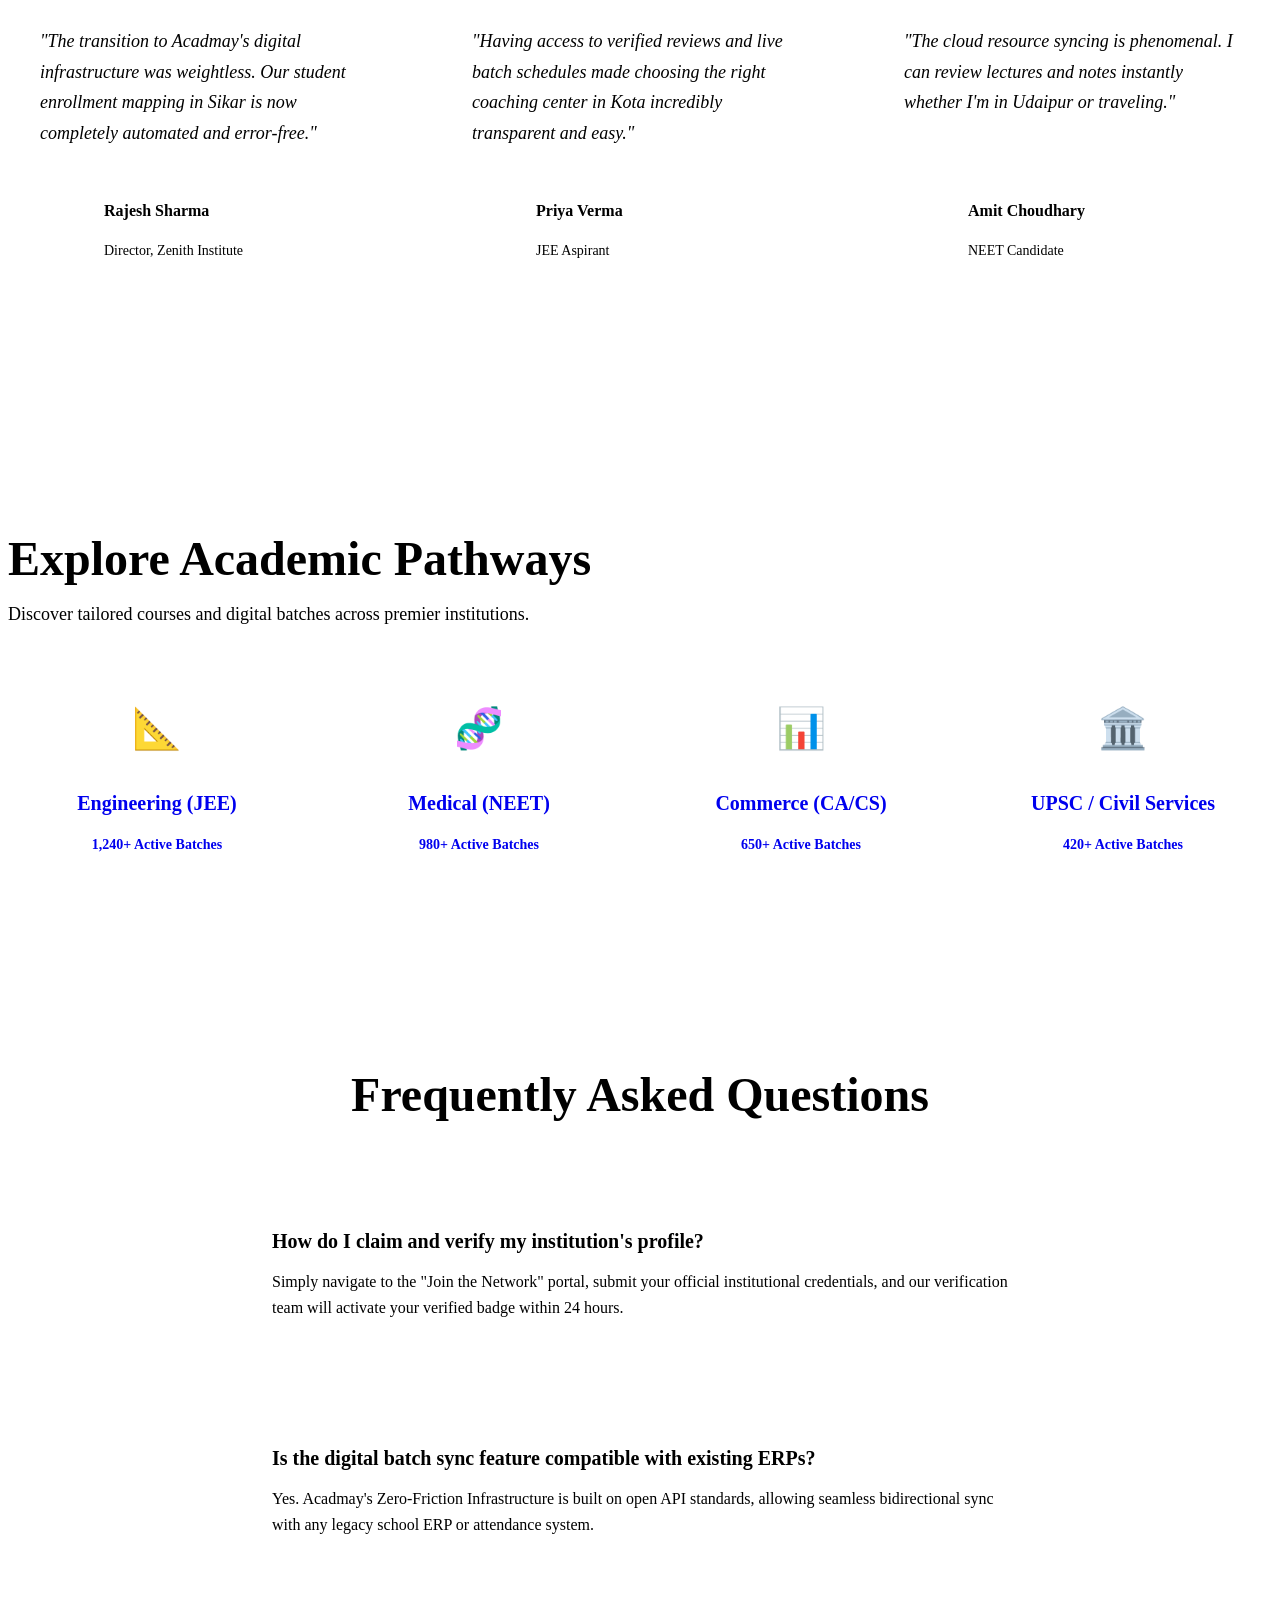
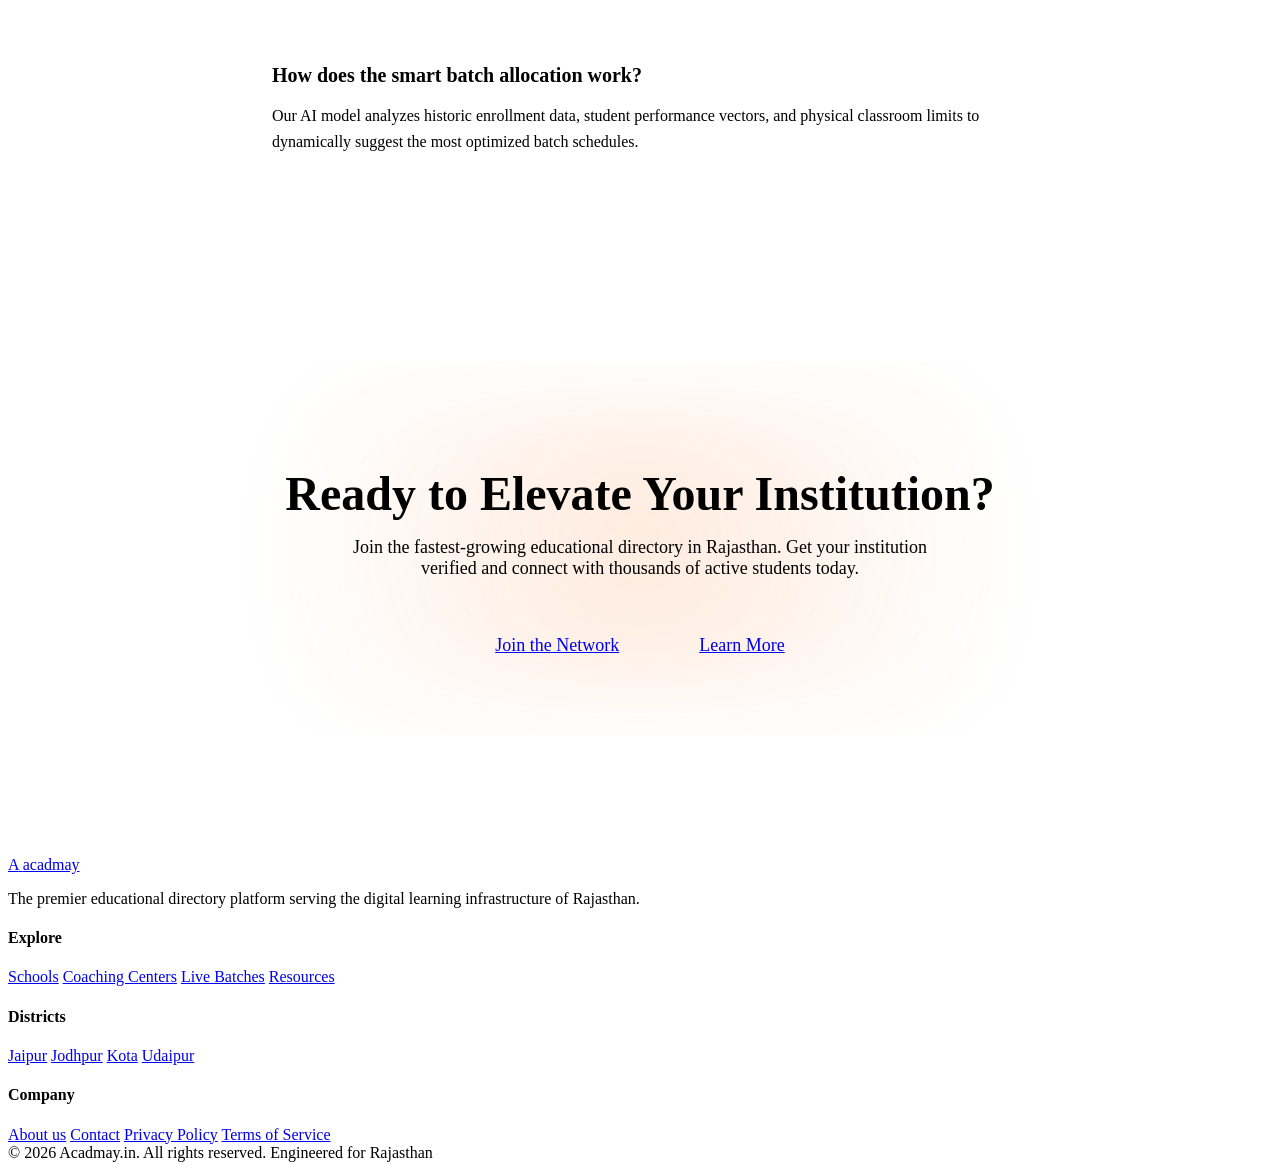
==== commit 25cfada4: "fix: remap --slate-deeper to white for visible text and add hero/body background overrides for dark " ====
--- a/index.html
+++ b/index.html
@@ -7,7 +7,7 @@
 <link rel="preconnect" href="https://fonts.googleapis.com"/>
 <link rel="preconnect" href="https://fonts.gstatic.com" crossorigin/>
 <link href="https://fonts.googleapis.com/css2?family=Syne:wght@400;500;600;700;800&family=DM+Sans:ital,opsz,wght@0,9..40,300;0,9..40,400;0,9..40,500;1,9..40,300;1,9..40,400;1,9..40,500&display=swap" rel="stylesheet"/>
-<link rel="stylesheet" href="shared.css?v=6"/>
+<link rel="stylesheet" href="shared.css\?v=7"/>
 <link rel="stylesheet" href="index.css?v=6"/>
 </head>
 <body>
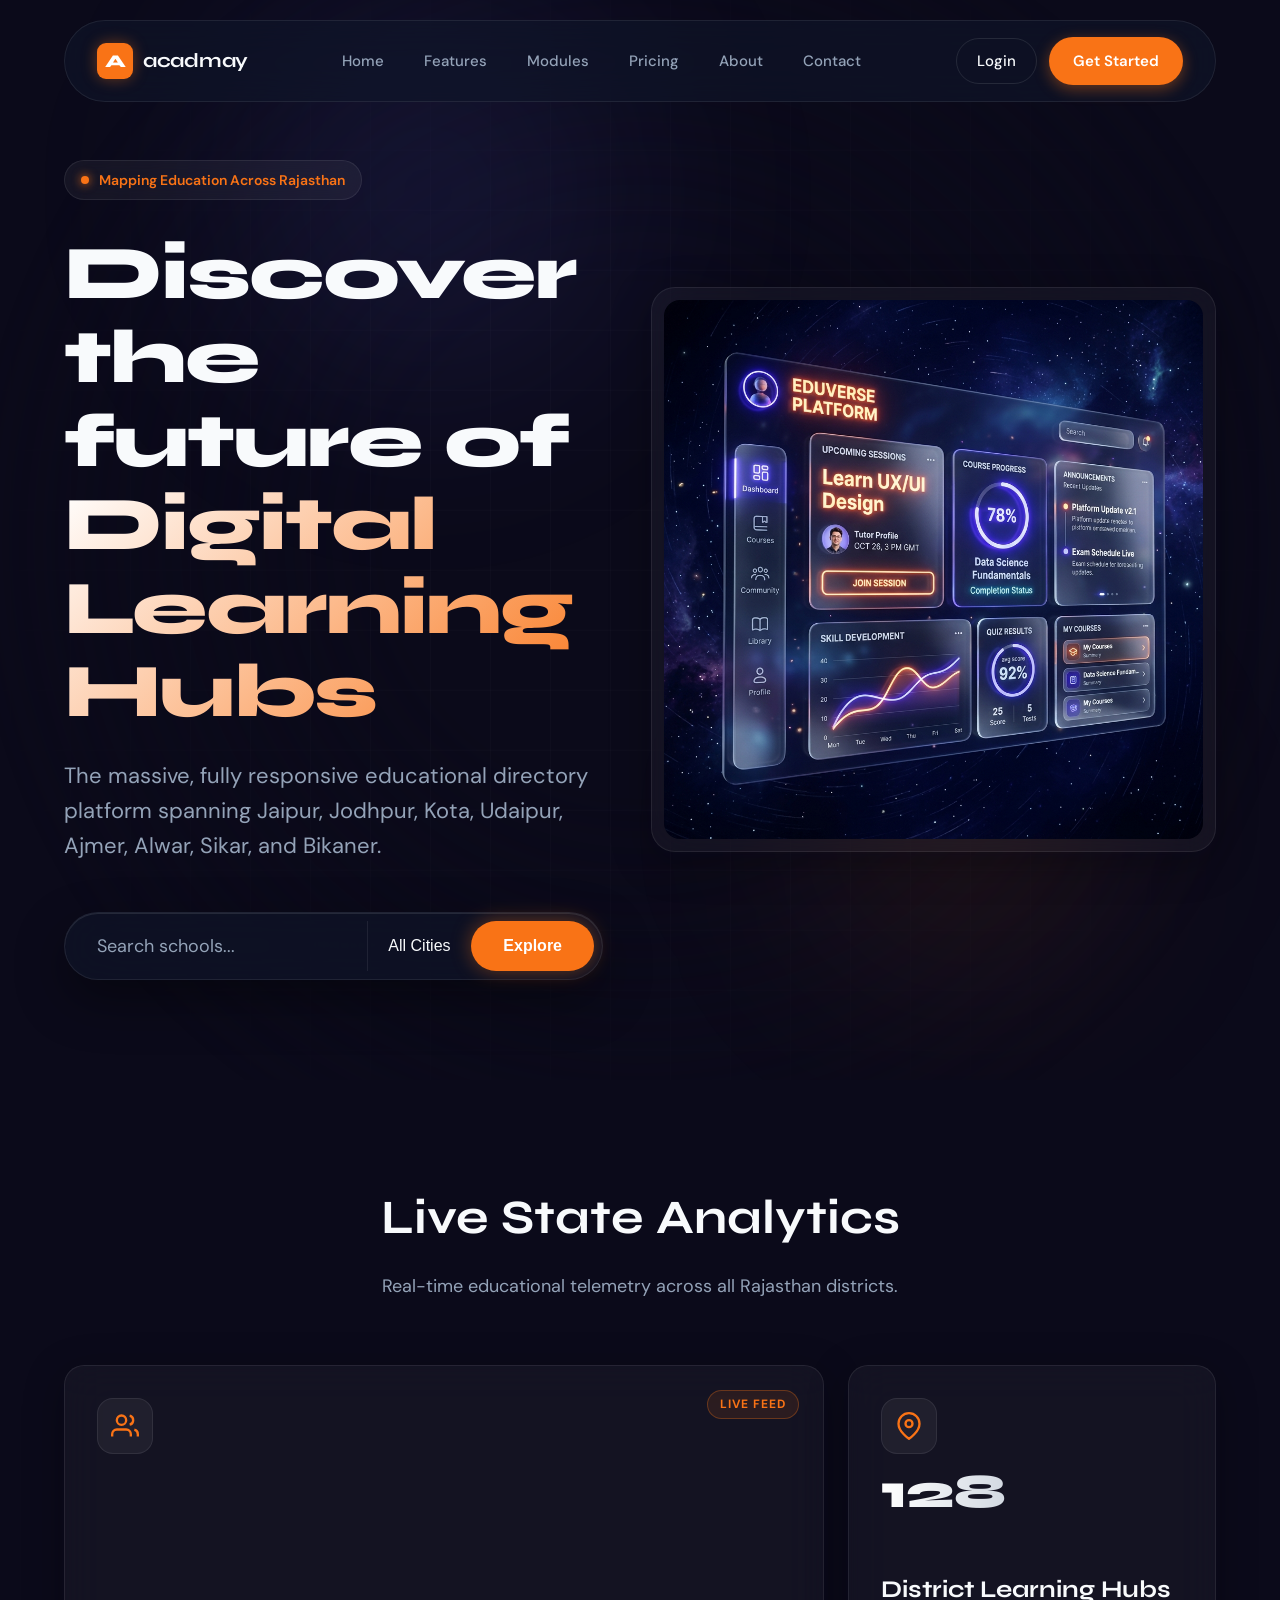
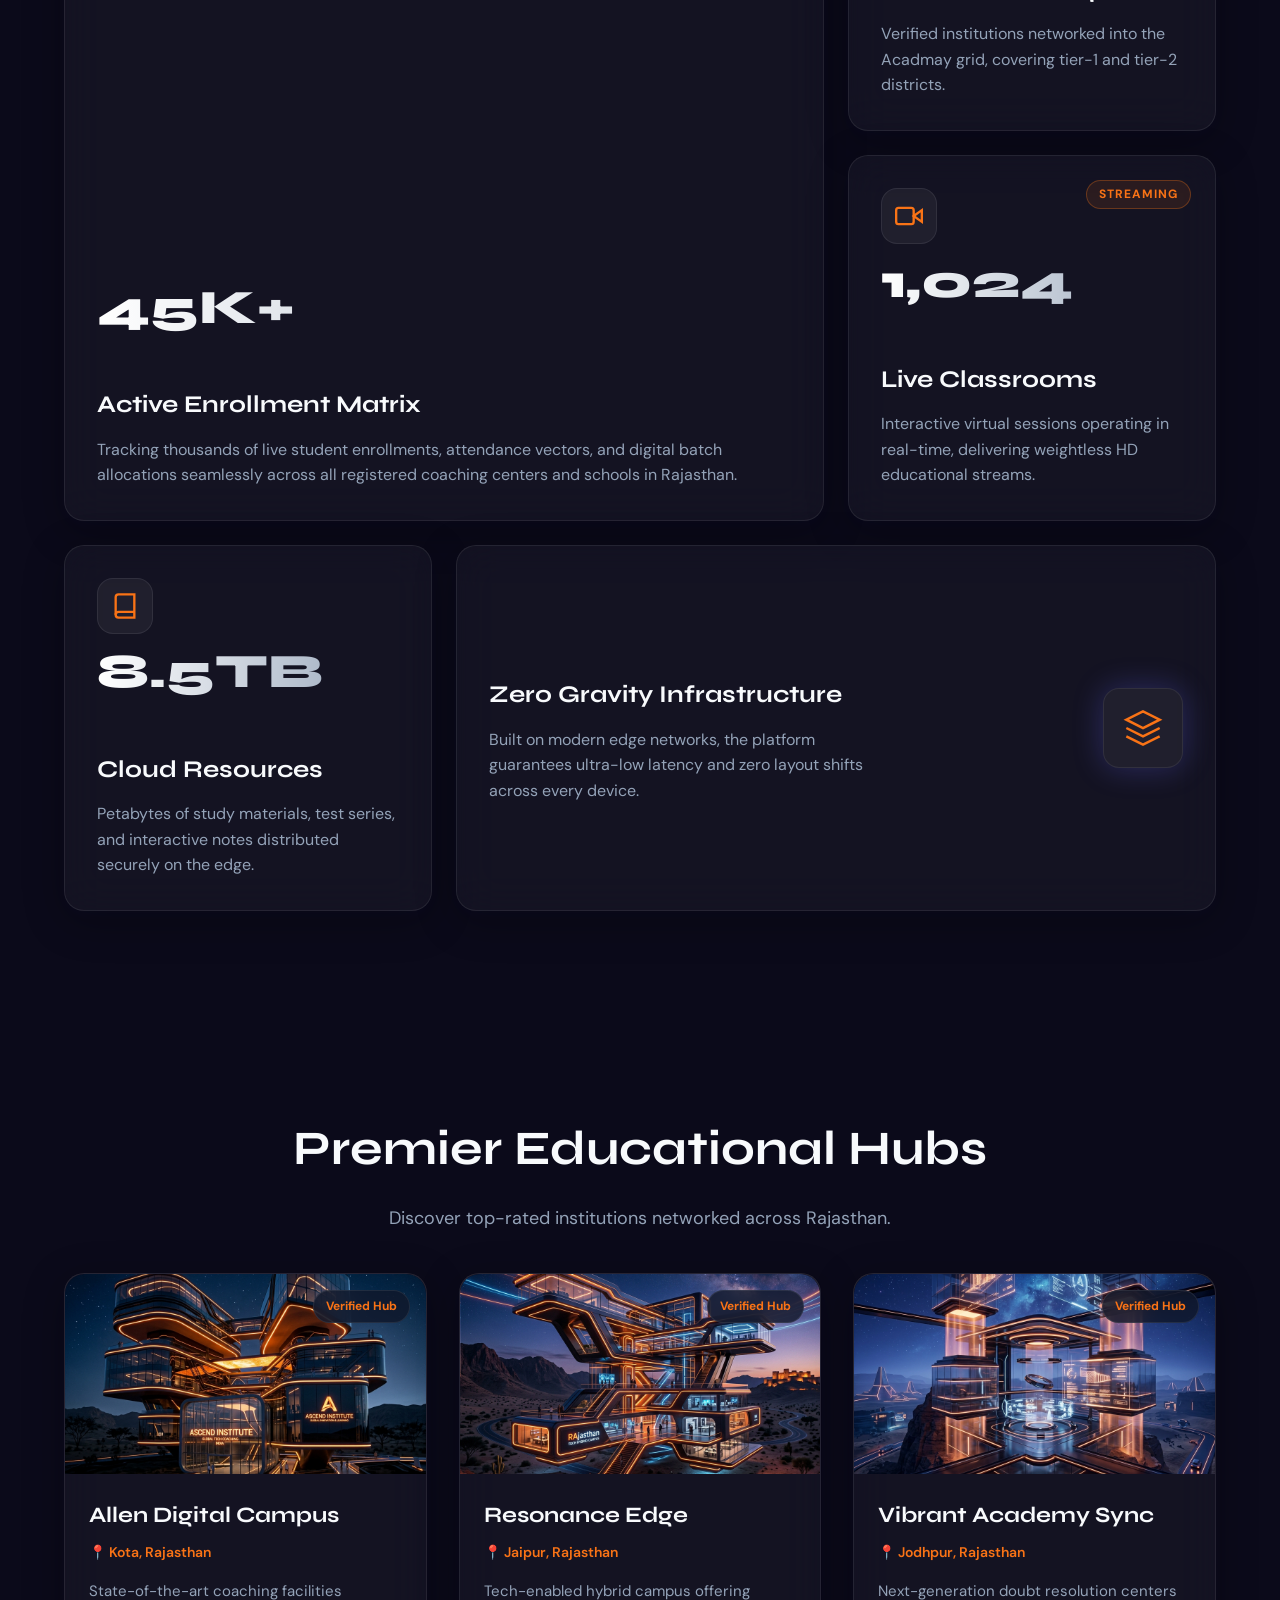
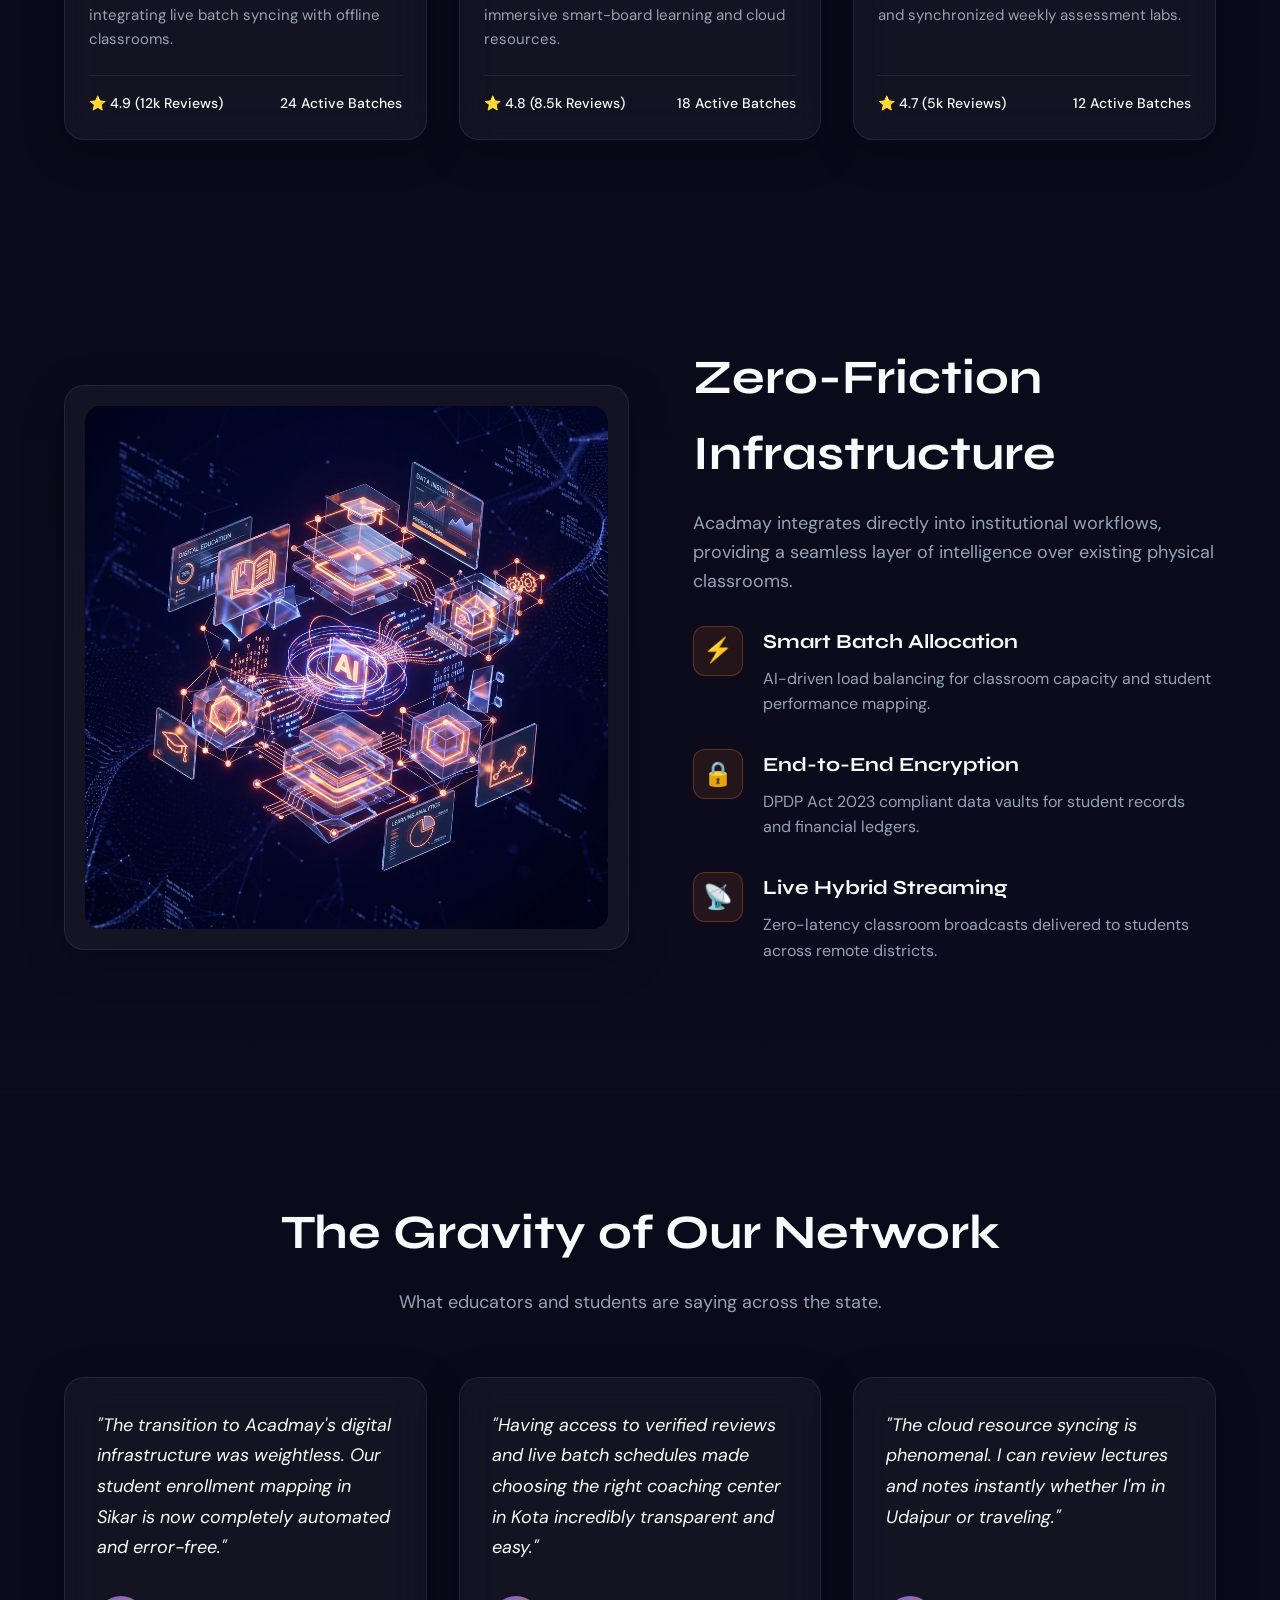
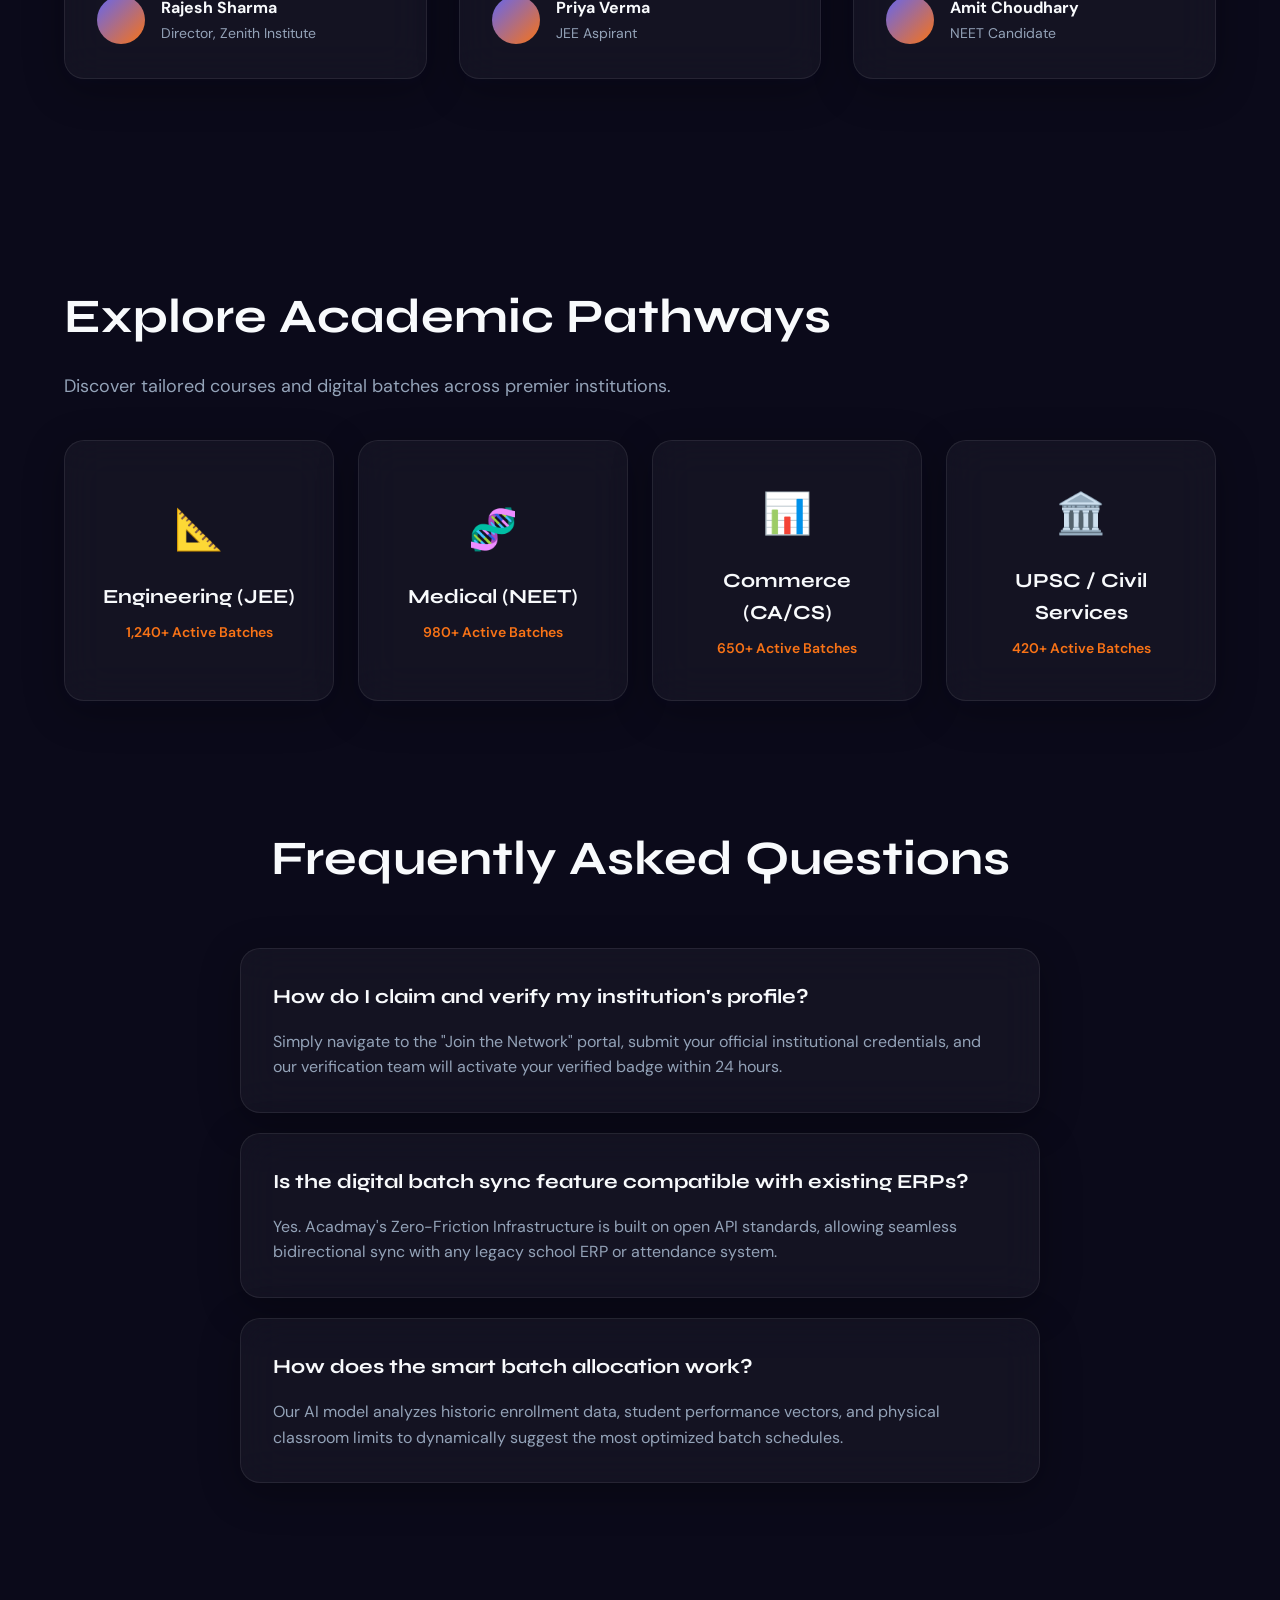
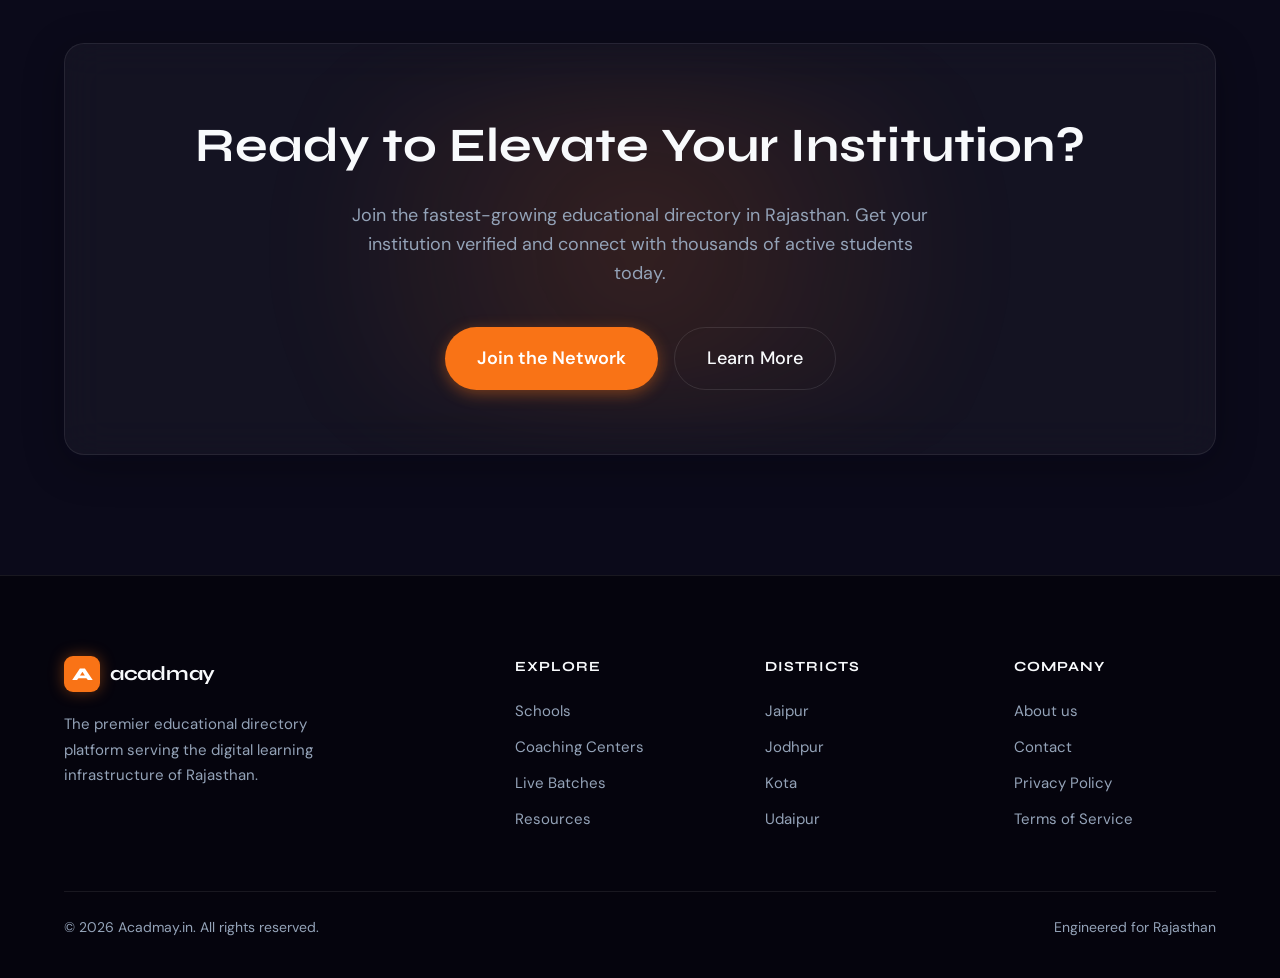
==== commit 4d4ba5d9: "fix: completely clean stylesheet paths in all HTML files to support local file:// protocol rendering" ====
--- a/index.html
+++ b/index.html
@@ -7,8 +7,8 @@
 <link rel="preconnect" href="https://fonts.googleapis.com"/>
 <link rel="preconnect" href="https://fonts.gstatic.com" crossorigin/>
 <link href="https://fonts.googleapis.com/css2?family=Syne:wght@400;500;600;700;800&family=DM+Sans:ital,opsz,wght@0,9..40,300;0,9..40,400;0,9..40,500;1,9..40,300;1,9..40,400;1,9..40,500&display=swap" rel="stylesheet"/>
-<link rel="stylesheet" href="shared.css\?v=7"/>
-<link rel="stylesheet" href="index.css?v=6"/>
+<link rel="stylesheet" href="shared.css"/>
+<link rel="stylesheet" href="index.css"/>
 </head>
 <body>
 
--- a/shared.css
+++ b/shared.css
@@ -0,0 +1,345 @@
+/* ─── SHARED STYLES ─────────────────────────────────────────── */
+*, *::before, *::after { box-sizing: border-box; margin: 0; padding: 0; }
+
+:root {
+  /* Ultra-modern "Anti-Gravity" Theme */
+  --bg-deep: #0B0A1A; /* Celestial midnight indigo */
+  --bg-slate: #0F172A; /* Dark slate */
+  --accent-orange: #F97316; /* Rajasthan Sunrise Orange */
+  --accent-glow: rgba(249, 115, 22, 0.4);
+  --indigo-glow: #6366F1; /* Electric indigo */
+  --text-main: #F8FAFC;
+  --text-muted: #94A3B8;
+  --border-glass: rgba(255, 255, 255, 0.08);
+  
+  --font-display: 'Syne', sans-serif;
+  --font-body: 'DM Sans', sans-serif;
+  
+  --nav-h: 80px;
+
+  /* Legacy Variable Remapping (Brings all other sub-pages into Dark Mode instantly) */
+  --slate: #F97316; 
+  --slate-dark: #ea580c;
+  --slate-deeper: #F8FAFC; /* Map to high-contrast white text instead of dark background */
+  --slate-light: #6366F1; 
+  --slate-pale: rgba(255, 255, 255, 0.05);
+  --slate-bg: #05040d; 
+  --accent: #F97316;
+  --accent-light: #ff8533;
+  --white: #0F172A; 
+  --ink: #F8FAFC;
+  --ink-2: #F8FAFC;
+  --ink-3: #94A3B8;
+  --ink-4: #64748B;
+  --border: rgba(255, 255, 255, 0.08);
+  --border-light: rgba(255, 255, 255, 0.04);
+  --success: #10B981;
+  --warning: #F59E0B;
+}
+
+html { scroll-behavior: smooth; }
+
+body {
+  font-family: var(--font-body);
+  color: var(--text-main);
+  background: var(--bg-deep);
+  line-height: 1.6;
+  font-size: 16px;
+  -webkit-font-smoothing: antialiased;
+  overflow-x: hidden;
+}
+
+.container {
+  max-width: 1200px;
+  margin: 0 auto;
+  padding: 0 24px;
+}
+
+/* Universal Anti-Gravity Animations */
+.antigravity-layer {
+  background: rgba(255, 255, 255, 0.04);
+  backdrop-filter: blur(20px);
+  -webkit-backdrop-filter: blur(20px);
+  border: 1px solid var(--border-glass);
+  border-radius: 20px;
+  box-shadow: 0 10px 40px rgba(0, 0, 0, 0.3), 
+              0 4px 12px rgba(99, 102, 241, 0.03);
+  transition: transform 0.5s cubic-bezier(0.16, 1, 0.3, 1), 
+              box-shadow 0.5s cubic-bezier(0.16, 1, 0.3, 1), 
+              border-color 0.3s ease;
+}
+
+.antigravity-layer:hover {
+  transform: translateY(-12px) scale(1.015);
+  border-color: var(--accent-glow);
+  box-shadow: 0 25px 50px rgba(0, 0, 0, 0.45), 
+              0 20px 40px rgba(249, 115, 22, 0.15);
+}
+
+/* ─── NAVIGATION ──────────────────────────────────────────────── */
+.nav {
+  position: fixed;
+  top: 20px; left: 50%;
+  transform: translateX(-50%);
+  width: 90%;
+  max-width: 1200px;
+  z-index: 1000;
+  border-radius: 100px;
+  background: rgba(15, 23, 42, 0.6);
+  backdrop-filter: blur(20px);
+  border: 1px solid var(--border-glass);
+  transition: all 0.3s ease;
+}
+
+.nav-inner {
+  padding: 0 32px;
+  height: var(--nav-h);
+  display: flex;
+  align-items: center;
+  gap: 32px;
+  justify-content: space-between;
+}
+
+.logo {
+  display: flex;
+  align-items: center;
+  gap: 10px;
+  text-decoration: none;
+}
+.logo-mark {
+  width: 36px; height: 36px;
+  background: var(--accent-orange);
+  color: #fff;
+  border-radius: 9px;
+  display: flex;
+  align-items: center;
+  justify-content: center;
+  font-family: var(--font-display);
+  font-weight: 800;
+  font-size: 18px;
+  box-shadow: 0 0 15px var(--accent-glow);
+}
+.logo-text {
+  font-family: var(--font-display);
+  font-weight: 700;
+  font-size: 20px;
+  color: var(--text-main);
+  letter-spacing: -0.3px;
+}
+
+.nav-links {
+  display: flex;
+  align-items: center;
+  gap: 8px;
+}
+.nav-links a {
+  text-decoration: none;
+  color: var(--text-muted);
+  font-size: 15px;
+  font-weight: 500;
+  padding: 8px 16px;
+  border-radius: 100px;
+  transition: all 0.3s;
+}
+.nav-links a:hover { 
+  color: var(--text-main); 
+  background: rgba(255,255,255,0.05); 
+}
+
+.nav-actions {
+  display: flex;
+  align-items: center;
+  gap: 12px;
+}
+
+.btn-primary {
+  display: inline-flex;
+  align-items: center;
+  gap: 8px;
+  background: var(--accent-orange);
+  color: #fff;
+  padding: 12px 24px;
+  border-radius: 100px;
+  font-family: var(--font-body);
+  font-size: 15px;
+  font-weight: 600;
+  text-decoration: none;
+  border: none;
+  cursor: pointer;
+  box-shadow: 0 4px 15px var(--accent-glow);
+  transition: all 0.3s cubic-bezier(0.16, 1, 0.3, 1);
+}
+.btn-primary:hover { 
+  transform: translateY(-2px); 
+  box-shadow: 0 8px 25px rgba(249, 115, 22, 0.6); 
+}
+
+.btn-ghost {
+  display: inline-flex;
+  align-items: center;
+  background: none;
+  color: var(--text-main);
+  padding: 10px 20px;
+  border-radius: 100px;
+  font-size: 15px;
+  font-weight: 500;
+  text-decoration: none;
+  border: 1px solid rgba(255,255,255,0.1);
+  transition: all 0.3s;
+}
+.btn-ghost:hover { 
+  background: rgba(255,255,255,0.1); 
+  border-color: rgba(255,255,255,0.2); 
+}
+
+.hamburger {
+  display: none;
+  flex-direction: column;
+  gap: 5px;
+  background: none;
+  border: none;
+  cursor: pointer;
+  padding: 4px;
+}
+.hamburger span {
+  display: block;
+  width: 22px; height: 2px;
+  background: var(--text-main);
+  border-radius: 2px;
+  transition: all 0.3s;
+}
+
+.mobile-menu {
+  display: none;
+  flex-direction: column;
+  padding: 20px;
+  background: rgba(15, 23, 42, 0.95);
+  backdrop-filter: blur(20px);
+  border-radius: 20px;
+  border: 1px solid var(--border-glass);
+  margin-top: 10px;
+  gap: 8px;
+}
+.mobile-menu.open { display: flex; }
+.mobile-menu a {
+  text-decoration: none;
+  color: var(--text-main);
+  font-size: 16px;
+  padding: 12px;
+  border-radius: 8px;
+}
+.mobile-menu a:hover { background: rgba(255,255,255,0.05); }
+
+/* FOOTER */
+.footer {
+  background: #05040d;
+  color: var(--text-muted);
+  padding: 80px 0 40px;
+  border-top: 1px solid var(--border-glass);
+}
+.footer-grid {
+  display: grid;
+  grid-template-columns: 2fr 1fr 1fr 1fr;
+  gap: 48px;
+  margin-bottom: 48px;
+}
+.footer-brand p {
+  font-size: 15px;
+  margin-top: 20px;
+  line-height: 1.7;
+  max-width: 300px;
+}
+.footer-col h4 {
+  color: var(--text-main);
+  font-family: var(--font-display);
+  font-size: 14px;
+  font-weight: 700;
+  text-transform: uppercase;
+  letter-spacing: 1px;
+  margin-bottom: 20px;
+}
+.footer-col a {
+  display: block;
+  text-decoration: none;
+  color: var(--text-muted);
+  font-size: 15px;
+  margin-bottom: 12px;
+  transition: color 0.2s;
+}
+.footer-col a:hover { color: var(--accent-orange); }
+
+.footer-bottom {
+  display: flex;
+  justify-content: space-between;
+  border-top: 1px solid var(--border-glass);
+  padding-top: 24px;
+  font-size: 14px;
+}
+
+/* RESPONSIVE */
+@media (max-width: 900px) {
+  .nav-links, .nav-actions { display: none; }
+  .hamburger { display: flex; }
+  .footer-grid { grid-template-columns: 1fr 1fr; gap: 40px; }
+  .footer-brand { grid-column: 1 / -1; }
+}
+@media (max-width: 600px) {
+  .footer-grid { grid-template-columns: 1fr; }
+  .footer-bottom { flex-direction: column; gap: 16px; text-align: center; }
+}
+/* Legacy Card Overrides for All Pages */
+.price-card, .value-card, .pillar-card, .faq-item, .contact-card, .login-card {
+  background: rgba(255, 255, 255, 0.04) !important;
+  backdrop-filter: blur(20px) !important;
+  -webkit-backdrop-filter: blur(20px) !important;
+  border: 1px solid var(--border-glass) !important;
+  box-shadow: 0 10px 40px rgba(0, 0, 0, 0.3) !important;
+  transition: transform 0.5s cubic-bezier(0.16, 1, 0.3, 1), 
+              box-shadow 0.5s cubic-bezier(0.16, 1, 0.3, 1), 
+              border-color 0.3s ease !important;
+  color: var(--text-main) !important;
+}
+
+.price-card:hover, .value-card:hover, .pillar-card:hover {
+  transform: translateY(-12px) scale(1.015) !important;
+  border-color: var(--accent-glow) !important;
+  box-shadow: 0 25px 50px rgba(0, 0, 0, 0.45), 
+              0 20px 40px rgba(249, 115, 22, 0.15) !important;
+}
+
+.compare-section, .story, .values {
+  background: var(--bg-deep) !important;
+}
+
+.compare-table th {
+  background: var(--bg-slate) !important;
+  color: var(--text-main) !important;
+  border-bottom: 2px solid var(--border-glass) !important;
+}
+
+.compare-table td {
+  color: var(--text-muted) !important;
+  border-bottom: 1px solid var(--border-glass) !important;
+}
+
+.compare-table tr:hover td {
+  background: rgba(255, 255, 255, 0.02) !important;
+}
+
+.faq-q {
+  color: var(--text-main) !important;
+}
+/* Hero & Section Background Overrides */
+.page-hero, .about-hero {
+  background: linear-gradient(135deg, #0B0A1A 0%, #0F172A 100%) !important;
+  color: var(--text-main) !important;
+}
+
+.about-hero h1 {
+  color: var(--text-main) !important;
+}
+
+/* Sub-page Body Reset */
+body {
+  background-color: #0B0A1A !important;
+}
